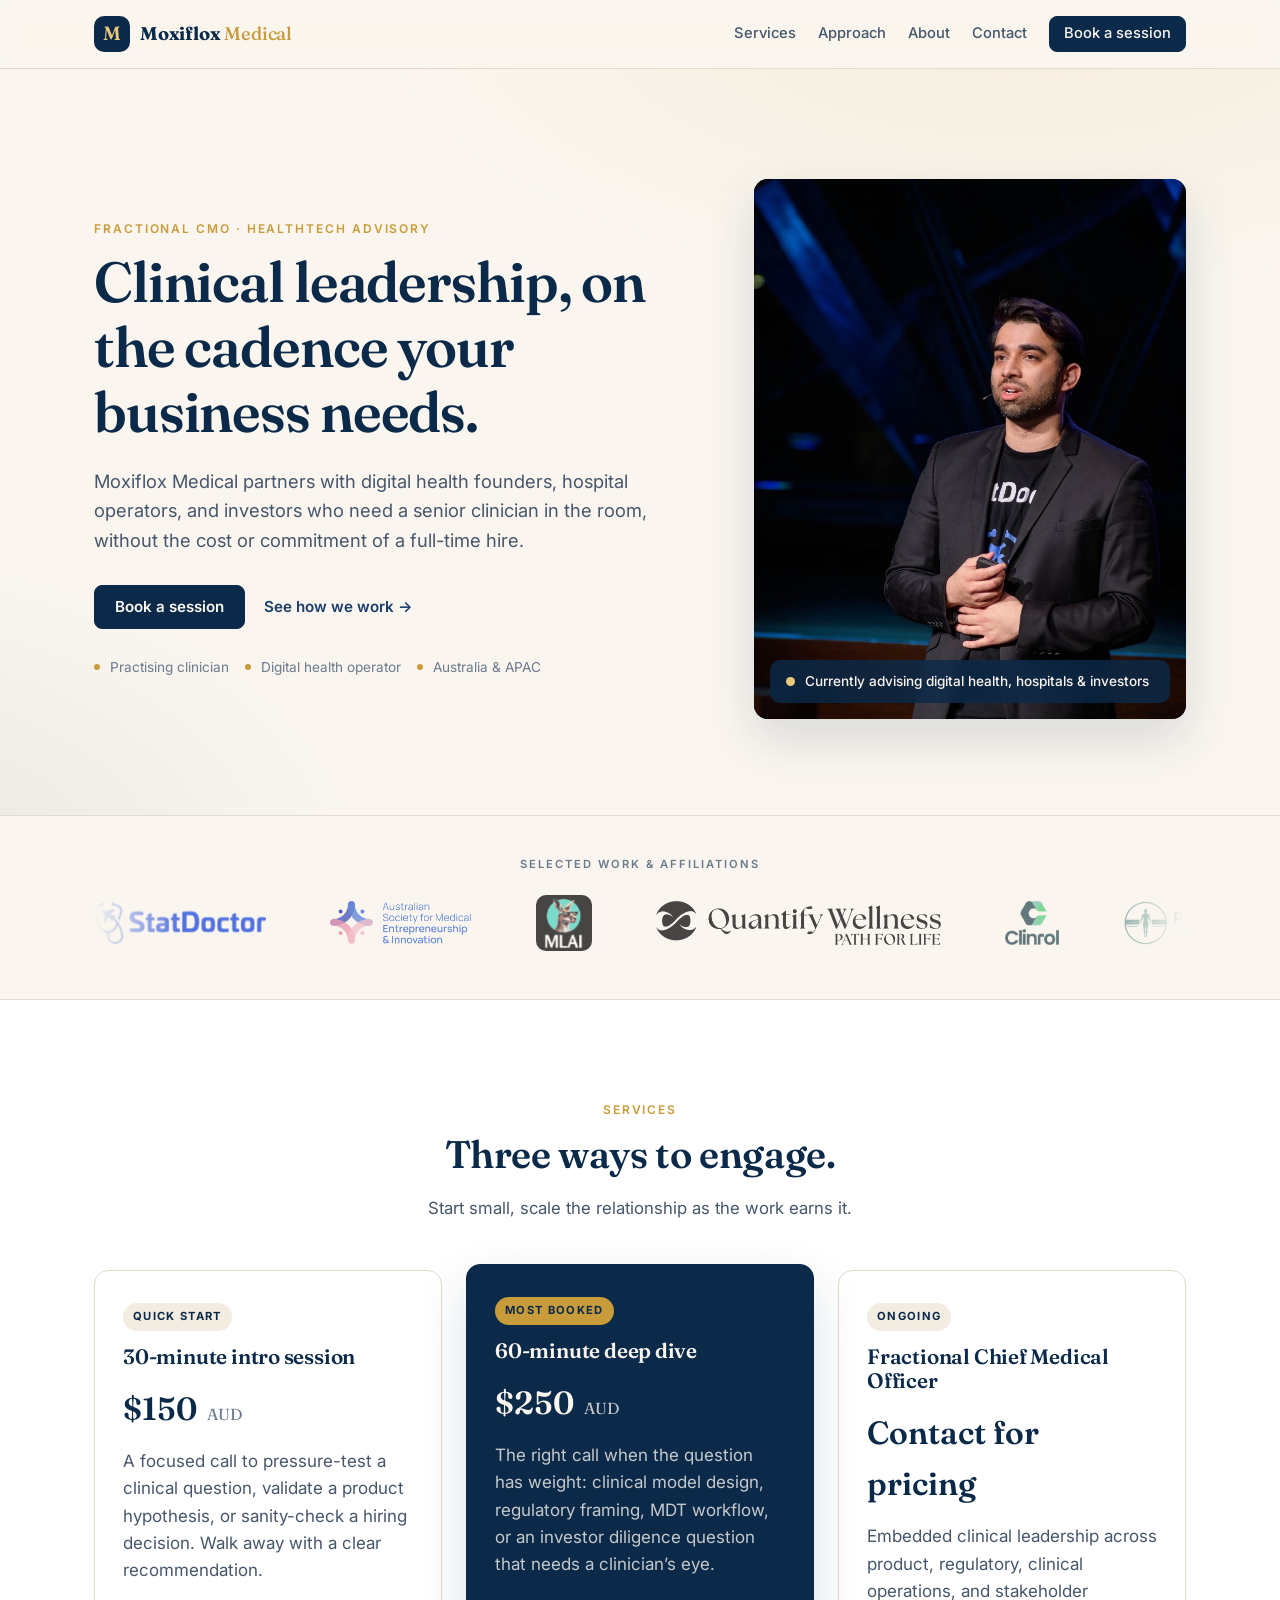
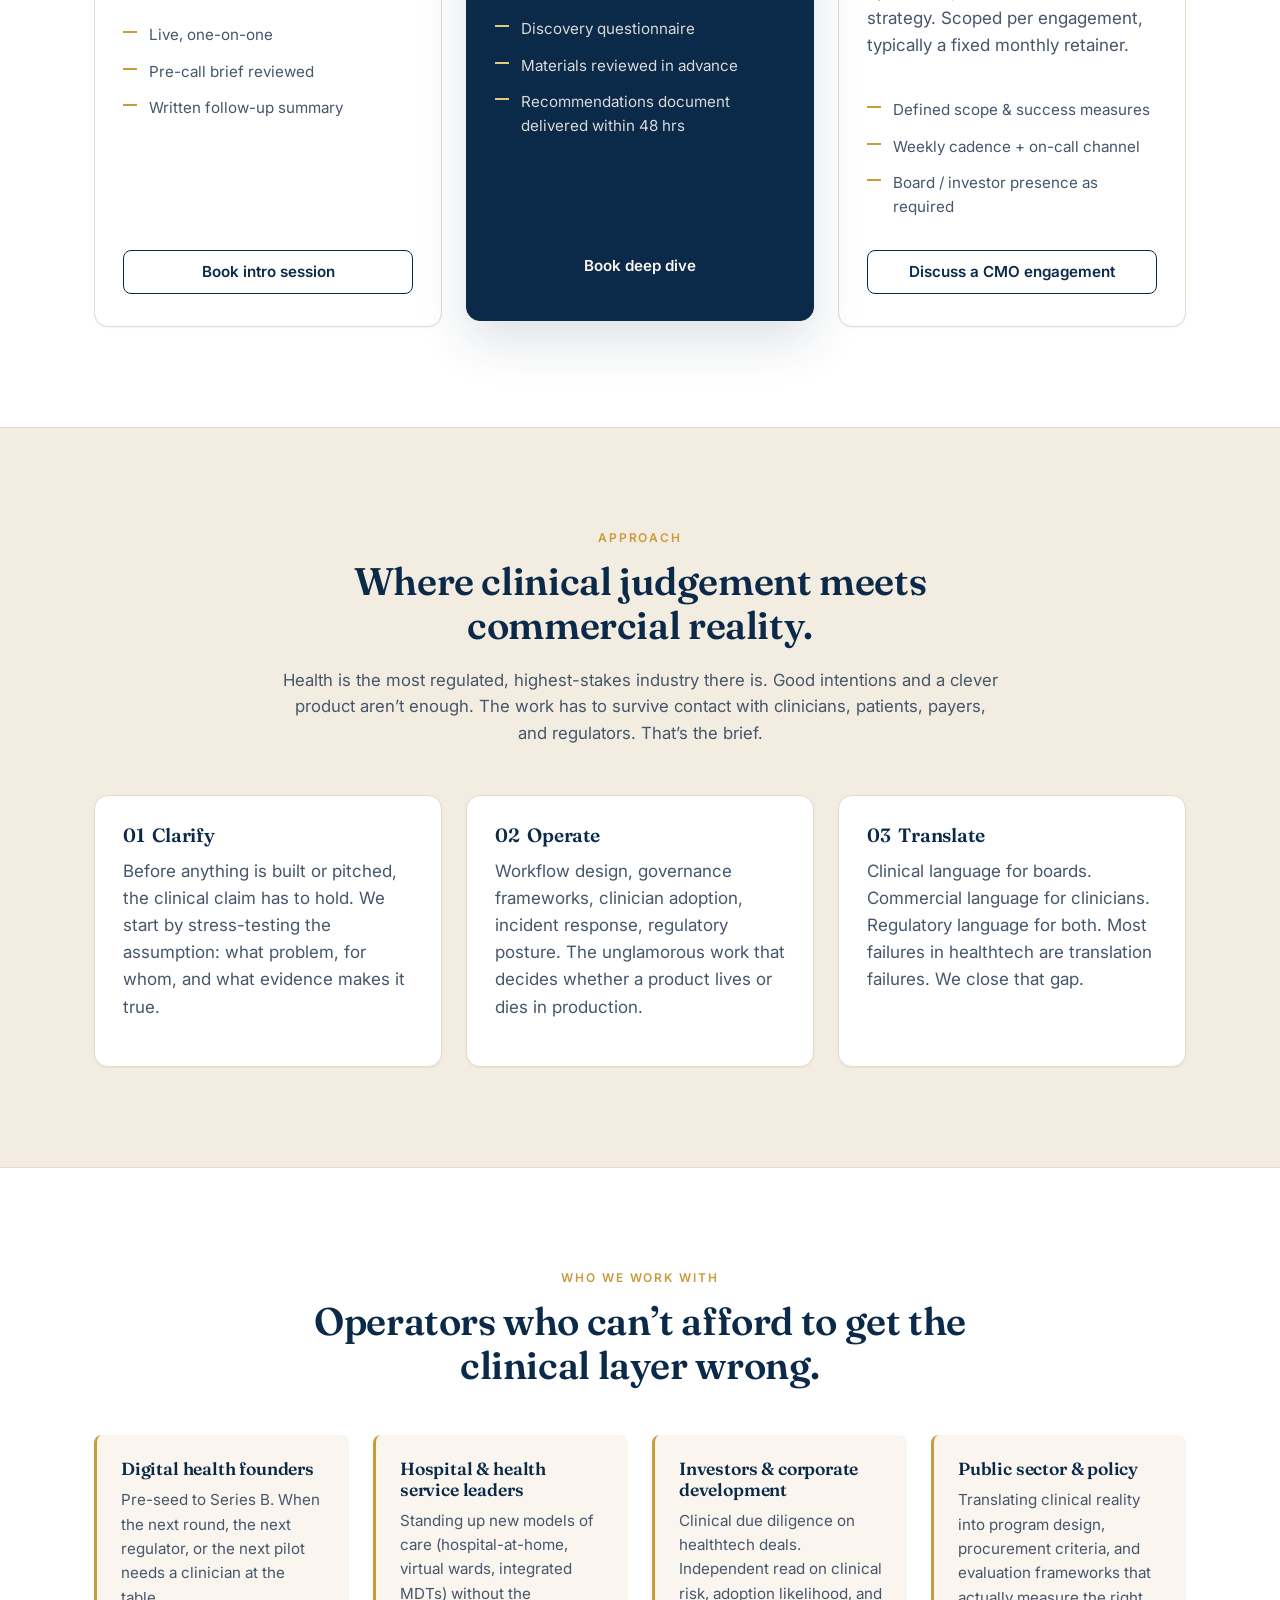
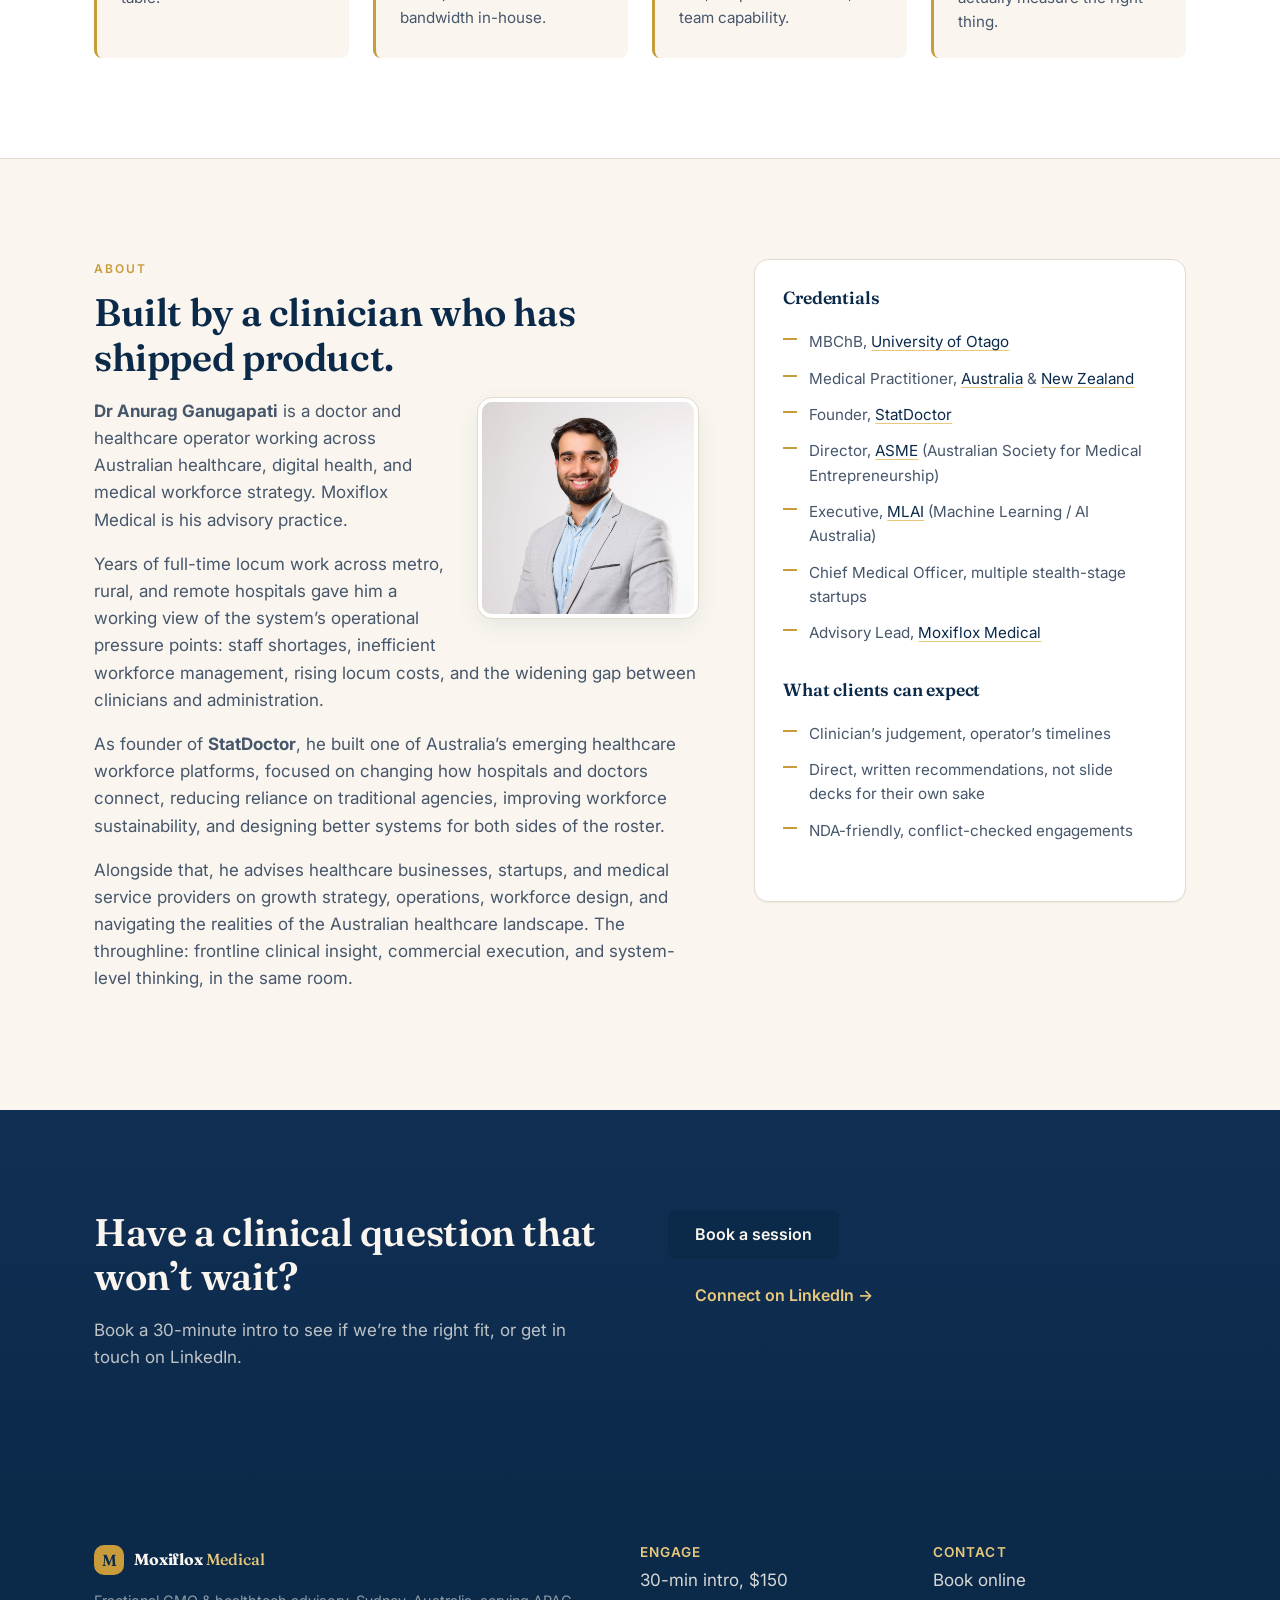
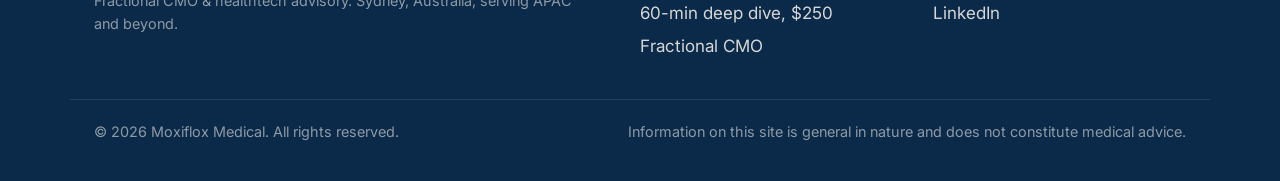
==== index.html @ bb09172a "Remove white background from Handovex logo Replace the JPEG (no alpha channel, white square baked in" ====
<!doctype html>
<html lang="en">
<head>
  <meta charset="utf-8" />
  <meta name="viewport" content="width=device-width, initial-scale=1" />
  <title>Moxiflox Medical | Fractional CMO &amp; Healthtech Advisory</title>
  <meta name="description" content="Fractional Chief Medical Officer and healthtech advisory for digital health companies, hospitals, and clinical operators. Practical clinical leadership without the full-time hire." />
  <link rel="canonical" href="https://moxifloxmedical.com/" />
  <meta property="og:title" content="Moxiflox Medical | Fractional CMO &amp; Healthtech Advisory" />
  <meta property="og:description" content="Practical clinical leadership for digital health and hospital operators." />
  <meta property="og:type" content="website" />
  <meta property="og:url" content="https://moxifloxmedical.com/" />
  <meta property="og:image" content="https://moxifloxmedical.com/img/anurag-headshot.jpg" />
  <meta name="twitter:card" content="summary_large_image" />
  <meta name="twitter:title" content="Moxiflox Medical | Fractional CMO &amp; Healthtech Advisory" />
  <meta name="twitter:description" content="Practical clinical leadership for digital health and hospital operators." />
  <meta name="twitter:image" content="https://moxifloxmedical.com/img/anurag-headshot.jpg" />
  <link rel="preconnect" href="https://fonts.googleapis.com" />
  <link rel="preconnect" href="https://fonts.gstatic.com" crossorigin />
  <link href="https://fonts.googleapis.com/css2?family=Fraunces:opsz,wght@9..144,400;9..144,500;9..144,600;9..144,700&family=Inter:wght@400;500;600;700&display=swap" rel="stylesheet" />
  <link rel="stylesheet" href="css/styles.css?v=9" />
  <link rel="icon" type="image/svg+xml" href="/favicon.svg" />
</head>
<body>
  <header class="site-header">
    <div class="container nav">
      <a class="brand" href="./">
        <span class="brand-mark">M</span>
        <span class="brand-name">Moxiflox <span>Medical</span></span>
      </a>
      <nav class="nav-links" aria-label="Primary">
        <a href="#services">Services</a>
        <a href="#approach">Approach</a>
        <a href="#about">About</a>
        <a href="#contact">Contact</a>
        <a href="book.html" class="btn btn-primary btn-sm">Book a session</a>
      </nav>
    </div>
  </header>

  <main>
    <section class="hero">
      <div class="container hero-grid">
        <div class="hero-copy">
          <p class="eyebrow">Fractional CMO &middot; Healthtech Advisory</p>
          <h1>Clinical leadership, on the cadence your business needs.</h1>
          <p class="lede">
            Moxiflox Medical partners with digital health founders, hospital operators, and investors who need a senior clinician in the room, without the cost or commitment of a full-time hire.
          </p>
          <div class="cta-row">
            <a href="book.html" class="btn btn-primary">Book a session</a>
            <a href="#services" class="btn btn-ghost">See how we work &rarr;</a>
          </div>
          <ul class="hero-trust">
            <li>Practising clinician</li>
            <li>Digital health operator</li>
            <li>Australia &amp; APAC</li>
          </ul>
        </div>
        <div class="hero-photo">
          <img src="img/anurag-speaking.jpg" alt="Dr Anurag Ganugapati speaking at a healthcare conference" />
          <div class="hero-photo-tag">
            <span class="pulse"></span>
            <span>Currently advising digital health, hospitals &amp; investors</span>
          </div>
        </div>
      </div>
    </section>

    <section class="section section-logos" aria-label="Selected companies worked with">
      <div class="container">
        <p class="logos-eyebrow">Selected work &amp; affiliations</p>
        <div class="logo-marquee" aria-hidden="false">
          <div class="logo-marquee-track">
            <!-- Each logo is duplicated below for a seamless infinite loop -->
            <a class="logo-item" href="https://statdoctor.app" target="_blank" rel="noopener" aria-label="StatDoctor">
              <img src="img/logos/statdoctor.svg" alt="StatDoctor" loading="lazy" />
            </a>
            <a class="logo-item" href="https://asme.org.au" target="_blank" rel="noopener" aria-label="ASME">
              <img src="img/logos/asme.png" alt="ASME" loading="lazy" />
            </a>
            <a class="logo-item logo-square" href="https://mlai.au" target="_blank" rel="noopener" aria-label="MLAI">
              <img src="img/logos/mlai.png" alt="MLAI" loading="lazy" />
            </a>
            <a class="logo-item logo-invert" href="https://www.quantifywellness.com" target="_blank" rel="noopener" aria-label="Quantify Wellness">
              <img src="img/logos/quantify-wellness.png" alt="Quantify Wellness" loading="lazy" />
            </a>
            <a class="logo-item" href="https://www.clinrol.com" target="_blank" rel="noopener" aria-label="Clinrol">
              <img src="img/logos/clinrol.png" alt="Clinrol" loading="lazy" onerror="this.outerHTML='<span class=&quot;logo-fallback-text&quot;>Clinrol</span>';" />
            </a>
            <a class="logo-item" href="https://www.precisionbodylab.com.au" target="_blank" rel="noopener" aria-label="Precision Body Lab">
              <img src="img/logos/precisionbodylab.png" alt="Precision Body Lab" loading="lazy" />
            </a>
            <a class="logo-item logo-square" href="https://handovex.com" target="_blank" rel="noopener" aria-label="Handovex">
              <img src="img/logos/handovex.png" alt="Handovex" loading="lazy" />
            </a>

            <!-- Duplicate set, hidden from screen readers, drives the loop -->
            <a class="logo-item" href="https://statdoctor.app" target="_blank" rel="noopener" aria-hidden="true" tabindex="-1">
              <img src="img/logos/statdoctor.svg" alt="" loading="lazy" />
            </a>
            <a class="logo-item" href="https://asme.org.au" target="_blank" rel="noopener" aria-hidden="true" tabindex="-1">
              <img src="img/logos/asme.png" alt="" loading="lazy" />
            </a>
            <a class="logo-item logo-square" href="https://mlai.au" target="_blank" rel="noopener" aria-hidden="true" tabindex="-1">
              <img src="img/logos/mlai.png" alt="" loading="lazy" />
            </a>
            <a class="logo-item logo-invert" href="https://www.quantifywellness.com" target="_blank" rel="noopener" aria-hidden="true" tabindex="-1">
              <img src="img/logos/quantify-wellness.png" alt="" loading="lazy" />
            </a>
            <a class="logo-item" href="https://www.clinrol.com" target="_blank" rel="noopener" aria-hidden="true" tabindex="-1">
              <img src="img/logos/clinrol.png" alt="" loading="lazy" onerror="this.outerHTML='<span class=&quot;logo-fallback-text&quot;>Clinrol</span>';" />
            </a>
            <a class="logo-item" href="https://www.precisionbodylab.com.au" target="_blank" rel="noopener" aria-hidden="true" tabindex="-1">
              <img src="img/logos/precisionbodylab.png" alt="" loading="lazy" />
            </a>
            <a class="logo-item logo-square" href="https://handovex.com" target="_blank" rel="noopener" aria-hidden="true" tabindex="-1">
              <img src="img/logos/handovex.png" alt="" loading="lazy" />
            </a>
          </div>
        </div>
      </div>
    </section>

    <section id="services" class="section section-services">
      <div class="container">
        <div class="section-head">
          <p class="eyebrow">Services</p>
          <h2>Three ways to engage.</h2>
          <p class="section-sub">Start small, scale the relationship as the work earns it.</p>
        </div>

        <div class="cards">
          <article class="card">
            <div class="card-tag">Quick start</div>
            <h3>30-minute intro session</h3>
            <p class="price"><span>$150</span> AUD</p>
            <p>A focused call to pressure-test a clinical question, validate a product hypothesis, or sanity-check a hiring decision. Walk away with a clear recommendation.</p>
            <ul class="ticks">
              <li>Live, one-on-one</li>
              <li>Pre-call brief reviewed</li>
              <li>Written follow-up summary</li>
            </ul>
            <a href="book.html#intro" class="btn btn-outline btn-block">Book intro session</a>
          </article>

          <article class="card card-featured">
            <div class="card-tag">Most booked</div>
            <h3>60-minute deep dive</h3>
            <p class="price"><span>$250</span> AUD</p>
            <p>The right call when the question has weight: clinical model design, regulatory framing, MDT workflow, or an investor diligence question that needs a clinician&rsquo;s eye.</p>
            <ul class="ticks">
              <li>Discovery questionnaire</li>
              <li>Materials reviewed in advance</li>
              <li>Recommendations document delivered within 48&nbsp;hrs</li>
            </ul>
            <a href="book.html#deepdive" class="btn btn-primary btn-block">Book deep dive</a>
          </article>

          <article class="card">
            <div class="card-tag">Ongoing</div>
            <h3>Fractional Chief Medical Officer</h3>
            <p class="price"><span>Contact for pricing</span></p>
            <p>Embedded clinical leadership across product, regulatory, clinical operations, and stakeholder strategy. Scoped per engagement, typically a fixed monthly retainer.</p>
            <ul class="ticks">
              <li>Defined scope &amp; success measures</li>
              <li>Weekly cadence + on-call channel</li>
              <li>Board / investor presence as required</li>
            </ul>
            <a href="book.html#fcmo" class="btn btn-outline btn-block">Discuss a CMO engagement</a>
          </article>
        </div>
      </div>
    </section>

    <section id="approach" class="section section-approach">
      <div class="container">
        <div class="section-head">
          <p class="eyebrow">Approach</p>
          <h2>Where clinical judgement meets commercial reality.</h2>
          <p class="section-sub">Health is the most regulated, highest-stakes industry there is. Good intentions and a clever product aren&rsquo;t enough. The work has to survive contact with clinicians, patients, payers, and regulators. That&rsquo;s the brief.</p>
        </div>

        <div class="grid-3">
          <div class="pillar">
            <h3>01 &nbsp;Clarify</h3>
            <p>Before anything is built or pitched, the clinical claim has to hold. We start by stress-testing the assumption: what problem, for whom, and what evidence makes it true.</p>
          </div>
          <div class="pillar">
            <h3>02 &nbsp;Operate</h3>
            <p>Workflow design, governance frameworks, clinician adoption, incident response, regulatory posture. The unglamorous work that decides whether a product lives or dies in production.</p>
          </div>
          <div class="pillar">
            <h3>03 &nbsp;Translate</h3>
            <p>Clinical language for boards. Commercial language for clinicians. Regulatory language for both. Most failures in healthtech are translation failures. We close that gap.</p>
          </div>
        </div>
      </div>
    </section>

    <section class="section section-who">
      <div class="container">
        <div class="section-head">
          <p class="eyebrow">Who we work with</p>
          <h2>Operators who can&rsquo;t afford to get the clinical layer wrong.</h2>
        </div>
        <div class="grid-4">
          <div class="who-card">
            <h4>Digital health founders</h4>
            <p>Pre-seed to Series B. When the next round, the next regulator, or the next pilot needs a clinician at the table.</p>
          </div>
          <div class="who-card">
            <h4>Hospital &amp; health service leaders</h4>
            <p>Standing up new models of care (hospital-at-home, virtual wards, integrated MDTs) without the bandwidth in-house.</p>
          </div>
          <div class="who-card">
            <h4>Investors &amp; corporate development</h4>
            <p>Clinical due diligence on healthtech deals. Independent read on clinical risk, adoption likelihood, and team capability.</p>
          </div>
          <div class="who-card">
            <h4>Public sector &amp; policy</h4>
            <p>Translating clinical reality into program design, procurement criteria, and evaluation frameworks that actually measure the right thing.</p>
          </div>
        </div>
      </div>
    </section>

    <section id="about" class="section section-about">
      <div class="container about-grid">
        <div>
          <p class="eyebrow">About</p>
          <h2>Built by a clinician who has shipped product.</h2>
          <figure class="about-portrait">
            <img src="img/anurag-headshot.jpg" alt="Dr Anurag Ganugapati" loading="lazy" onerror="this.parentElement.remove();" />
          </figure>
          <p><strong>Dr Anurag Ganugapati</strong> is a doctor and healthcare operator working across Australian healthcare, digital health, and medical workforce strategy. Moxiflox Medical is his advisory practice.</p>
          <p>Years of full-time locum work across metro, rural, and remote hospitals gave him a working view of the system&rsquo;s operational pressure points: staff shortages, inefficient workforce management, rising locum costs, and the widening gap between clinicians and administration.</p>
          <p>As founder of <strong>StatDoctor</strong>, he built one of Australia&rsquo;s emerging healthcare workforce platforms, focused on changing how hospitals and doctors connect, reducing reliance on traditional agencies, improving workforce sustainability, and designing better systems for both sides of the roster.</p>
          <p>Alongside that, he advises healthcare businesses, startups, and medical service providers on growth strategy, operations, workforce design, and navigating the realities of the Australian healthcare landscape. The throughline: frontline clinical insight, commercial execution, and system-level thinking, in the same room.</p>
        </div>
        <aside class="about-side">
          <h4>Credentials</h4>
          <ul class="ticks">
            <li>MBChB, <a href="https://www.otago.ac.nz/" target="_blank" rel="noopener">University of Otago</a></li>
            <li>Medical Practitioner, <a href="https://www.ahpra.gov.au/" target="_blank" rel="noopener">Australia</a> &amp; <a href="https://www.mcnz.org.nz/" target="_blank" rel="noopener">New Zealand</a></li>
            <li>Founder, <a href="https://statdoctor.app" target="_blank" rel="noopener">StatDoctor</a></li>
            <li>Director, <a href="https://asme.org.au" target="_blank" rel="noopener">ASME</a> (Australian Society for Medical Entrepreneurship)</li>
            <li>Executive, <a href="https://mlai.au" target="_blank" rel="noopener">MLAI</a> (Machine Learning / AI Australia)</li>
            <li>Chief Medical Officer, multiple stealth-stage startups</li>
            <li>Advisory Lead, <a href="https://moxifloxmedical.com" target="_blank" rel="noopener">Moxiflox Medical</a></li>
          </ul>
          <h4 style="margin-top: 28px;">What clients can expect</h4>
          <ul class="ticks">
            <li>Clinician&rsquo;s judgement, operator&rsquo;s timelines</li>
            <li>Direct, written recommendations, not slide decks for their own sake</li>
            <li>NDA-friendly, conflict-checked engagements</li>
          </ul>
        </aside>
      </div>
    </section>

    <section id="contact" class="section section-cta">
      <div class="container cta-box">
        <div>
          <h2>Have a clinical question that won&rsquo;t wait?</h2>
          <p>Book a 30-minute intro to see if we&rsquo;re the right fit, or get in touch on LinkedIn.</p>
        </div>
        <div class="cta-actions">
          <a href="book.html" class="btn btn-primary btn-lg">Book a session</a>
          <a href="https://www.linkedin.com/in/dr-anu-g-%F0%9F%A9%BA-3b330a248/" target="_blank" rel="noopener" class="btn btn-ghost btn-lg">Connect on LinkedIn &rarr;</a>
        </div>
      </div>
    </section>
  </main>

  <footer class="site-footer">
    <div class="container footer-grid">
      <div>
        <p class="brand small">
          <span class="brand-mark">M</span>
          <span class="brand-name">Moxiflox <span>Medical</span></span>
        </p>
        <p class="muted small">Fractional CMO &amp; healthtech advisory. Sydney, Australia, serving APAC and beyond.</p>
      </div>
      <div>
        <h5>Engage</h5>
        <ul>
          <li><a href="book.html#intro">30-min intro, $150</a></li>
          <li><a href="book.html#deepdive">60-min deep dive, $250</a></li>
          <li><a href="book.html#fcmo">Fractional CMO</a></li>
        </ul>
      </div>
      <div>
        <h5>Contact</h5>
        <ul>
          <li><a href="book.html">Book online</a></li>
          <li><a href="https://www.linkedin.com/in/dr-anu-g-%F0%9F%A9%BA-3b330a248/" target="_blank" rel="noopener">LinkedIn</a></li>
        </ul>
      </div>
    </div>
    <div class="container footer-bottom">
      <p class="muted small">&copy; <span id="year"></span> Moxiflox Medical. All rights reserved.</p>
      <p class="muted small">Information on this site is general in nature and does not constitute medical advice.</p>
    </div>
  </footer>

  <script src="js/main.js?v=2"></script>
</body>
</html>
---- css/styles.css ----
/* ==========================================================================
   Moxiflox Medical site styles
   Palette: deep clinical navy, warm parchment, muted gold accent
   Type: Fraunces (serif, headings) + Inter (sans, body)
   ========================================================================== */

:root {
  --navy-900: #0b2a4a;
  --navy-800: #112f54;
  --navy-700: #1a3d6b;
  --navy-100: #e6edf5;
  --parchment: #faf6ef;
  --parchment-2: #f3ece0;
  --ink: #14202e;
  --ink-soft: #46566b;
  --ink-mute: #6b7a8e;
  --gold: #c89b3b;
  --gold-soft: #e8c87b;
  --line: #e3dccd;
  --white: #ffffff;
  --radius: 14px;
  --radius-sm: 8px;
  --shadow-sm: 0 1px 2px rgba(11, 42, 74, 0.06);
  --shadow-md: 0 8px 24px rgba(11, 42, 74, 0.08);
  --shadow-lg: 0 20px 50px rgba(11, 42, 74, 0.14);
  --max: 1140px;
  --gap: 24px;
}

*, *::before, *::after { box-sizing: border-box; }

html { scroll-behavior: smooth; }

body {
  margin: 0;
  font-family: "Inter", system-ui, -apple-system, "Segoe UI", Roboto, sans-serif;
  font-size: 17px;
  line-height: 1.6;
  color: var(--ink);
  background: var(--parchment);
  -webkit-font-smoothing: antialiased;
  text-rendering: optimizeLegibility;
}

img { max-width: 100%; display: block; }

a { color: var(--navy-700); text-decoration: none; transition: color .15s ease; }
a:hover { color: var(--gold); }

.container {
  max-width: var(--max);
  margin: 0 auto;
  padding: 0 24px;
}

/* ---------- Typography ---------- */

h1, h2, h3, h4, h5 {
  font-family: "Fraunces", Georgia, serif;
  font-weight: 600;
  letter-spacing: -0.01em;
  line-height: 1.15;
  color: var(--navy-900);
  margin: 0 0 0.5em;
}

h1 { font-size: clamp(2.2rem, 4.4vw, 3.6rem); letter-spacing: -0.02em; }
h2 { font-size: clamp(1.7rem, 3vw, 2.4rem); }
h3 { font-size: 1.3rem; }
h4 { font-size: 1.1rem; }
h5 { font-size: 0.85rem; text-transform: uppercase; letter-spacing: 0.08em; color: var(--ink-soft); font-family: "Inter", sans-serif; font-weight: 600; }

p { margin: 0 0 1em; color: var(--ink-soft); }
p.small, .small { font-size: 0.9rem; }
.muted { color: var(--ink-mute); }

.eyebrow {
  font-family: "Inter", sans-serif;
  text-transform: uppercase;
  letter-spacing: 0.16em;
  font-size: 0.75rem;
  font-weight: 600;
  color: var(--gold);
  margin: 0 0 1em;
}

.lede {
  font-size: 1.15rem;
  color: var(--ink-soft);
  max-width: 60ch;
}

/* ---------- Buttons ---------- */

.btn {
  display: inline-flex;
  align-items: center;
  justify-content: center;
  gap: 6px;
  padding: 12px 20px;
  border-radius: var(--radius-sm);
  font-weight: 600;
  font-size: 0.95rem;
  border: 1px solid transparent;
  cursor: pointer;
  transition: transform .12s ease, background .15s ease, color .15s ease, border-color .15s ease, box-shadow .15s ease;
  text-align: center;
  line-height: 1.2;
}
.btn:hover { transform: translateY(-1px); }

.btn-primary {
  background: var(--navy-900);
  color: var(--parchment);
  border-color: var(--navy-900);
}
.btn-primary:hover { background: var(--navy-800); color: var(--gold-soft); }

.btn-outline {
  background: transparent;
  color: var(--navy-900);
  border-color: var(--navy-900);
}
.btn-outline:hover { background: var(--navy-900); color: var(--parchment); }

.btn-ghost {
  background: transparent;
  color: var(--navy-700);
  border-color: transparent;
  padding-left: 4px; padding-right: 4px;
}
.btn-ghost:hover { color: var(--gold); }

.btn-sm { padding: 8px 14px; font-size: 0.85rem; }
.btn-lg { padding: 14px 26px; font-size: 1rem; }
.btn-block { width: 100%; }

/* ---------- Header ---------- */

.site-header {
  position: sticky;
  top: 0;
  z-index: 50;
  background: rgba(250, 246, 239, 0.85);
  backdrop-filter: saturate(140%) blur(8px);
  -webkit-backdrop-filter: saturate(140%) blur(8px);
  border-bottom: 1px solid var(--line);
}

.nav {
  display: flex;
  align-items: center;
  justify-content: space-between;
  padding: 16px 24px;
  gap: 24px;
}

.brand {
  display: inline-flex;
  align-items: center;
  gap: 10px;
  color: var(--navy-900);
  font-weight: 700;
}
.brand:hover { color: var(--navy-900); }

.brand-mark {
  display: inline-grid;
  place-items: center;
  width: 36px;
  height: 36px;
  border-radius: 10px;
  background: var(--navy-900);
  color: var(--gold-soft);
  font-family: "Fraunces", Georgia, serif;
  font-weight: 600;
  font-size: 1.2rem;
  line-height: 1;
}
.brand-name {
  font-family: "Fraunces", Georgia, serif;
  font-size: 1.15rem;
  letter-spacing: -0.01em;
  white-space: nowrap;
}
.brand-name span { color: var(--gold); font-weight: 500; }

.brand.small .brand-mark { width: 30px; height: 30px; font-size: 1rem; }
.brand.small .brand-name { font-size: 1rem; }

.nav-links {
  display: flex;
  align-items: center;
  gap: 22px;
}
.nav-links a {
  font-size: 0.92rem;
  font-weight: 500;
  color: var(--ink-soft);
}
.nav-links a:hover { color: var(--navy-900); }
.nav-links .btn { color: var(--parchment); }
.nav-links .btn:hover { color: var(--gold-soft); }

/* ---------- Hero ---------- */

.hero {
  padding: clamp(48px, 9vw, 110px) 0 clamp(48px, 8vw, 96px);
  background:
    radial-gradient(1100px 500px at 80% -10%, rgba(200, 155, 59, 0.10), transparent 60%),
    radial-gradient(900px 600px at -10% 110%, rgba(11, 42, 74, 0.08), transparent 55%),
    var(--parchment);
}

.hero-grid {
  display: grid;
  grid-template-columns: 1.4fr 1fr;
  gap: 56px;
  align-items: center;
}

.hero-copy h1 { margin-bottom: 0.4em; }
.hero-copy .lede { margin-bottom: 1.6em; }

.cta-row {
  display: flex;
  gap: 14px;
  flex-wrap: wrap;
  margin-bottom: 28px;
}

.hero-trust {
  list-style: none;
  margin: 0;
  padding: 0;
  display: flex;
  flex-wrap: wrap;
  gap: 8px 16px;
  font-size: 0.85rem;
  color: var(--ink-mute);
}
.hero-trust li {
  position: relative;
  padding-left: 16px;
}
.hero-trust li::before {
  content: "";
  position: absolute;
  left: 0; top: 0.55em;
  width: 6px; height: 6px;
  border-radius: 50%;
  background: var(--gold);
}

.hero-photo {
  position: relative;
  border-radius: var(--radius);
  overflow: hidden;
  box-shadow: var(--shadow-lg);
  background: var(--navy-900);
  aspect-ratio: 4 / 5;
}
.hero-photo img {
  width: 100%;
  height: 100%;
  object-fit: cover;
  object-position: center top;
  display: block;
}
.hero-photo-tag {
  position: absolute;
  left: 16px;
  bottom: 16px;
  right: 16px;
  display: flex;
  align-items: center;
  gap: 10px;
  padding: 12px 16px;
  background: rgba(11, 42, 74, 0.82);
  backdrop-filter: blur(8px);
  -webkit-backdrop-filter: blur(8px);
  color: var(--parchment);
  border-radius: 10px;
  font-size: 0.85rem;
  font-weight: 500;
  line-height: 1.35;
}
.hero-photo-tag .pulse {
  flex: 0 0 auto;
  position: static;
  width: 9px;
  height: 9px;
  border-radius: 50%;
  background: var(--gold-soft);
  box-shadow: 0 0 0 0 rgba(232, 200, 123, 0.55);
  animation: pulse 2.4s ease-out infinite;
}
@keyframes pulse {
  0%   { box-shadow: 0 0 0 0 rgba(232, 200, 123, 0.55); }
  70%  { box-shadow: 0 0 0 14px rgba(232, 200, 123, 0); }
  100% { box-shadow: 0 0 0 0 rgba(232, 200, 123, 0); }
}

/* ---------- Sections ---------- */

.section {
  padding: clamp(56px, 8vw, 100px) 0;
}
.section-services { background: var(--white); border-top: 1px solid var(--line); border-bottom: 1px solid var(--line); }

/* ---------- Logo carousel (infinite marquee, left-to-right) ---------- */

.section-logos {
  background: var(--parchment);
  padding: 40px 0 48px;
  border-top: 1px solid var(--line);
  overflow: hidden;
}
.logos-eyebrow {
  text-align: center;
  text-transform: uppercase;
  letter-spacing: 0.18em;
  font-size: 0.7rem;
  font-weight: 600;
  color: var(--ink-mute);
  margin: 0 0 22px;
}
.logo-marquee {
  position: relative;
  width: 100%;
  overflow: hidden;
  /* Soft fade on edges so logos enter/exit gracefully */
  -webkit-mask-image: linear-gradient(90deg, transparent 0, #000 8%, #000 92%, transparent 100%);
  mask-image: linear-gradient(90deg, transparent 0, #000 8%, #000 92%, transparent 100%);
}
.logo-marquee-track {
  display: flex;
  align-items: center;
  gap: 64px;
  width: max-content;
  /* Start with the duplicated half off-screen on the left, animate to 0
     so the logos appear to move left-to-right (entering from the left). */
  animation: marquee-ltr 38s linear infinite;
  will-change: transform;
}
.logo-marquee:hover .logo-marquee-track {
  animation-play-state: paused;
}
@keyframes marquee-ltr {
  from { transform: translateX(-50%); }
  to   { transform: translateX(0); }
}
@media (prefers-reduced-motion: reduce) {
  .logo-marquee-track { animation: none; transform: none; flex-wrap: wrap; justify-content: center; }
}
.logo-item {
  flex: 0 0 auto;
  display: inline-flex;
  align-items: center;
  justify-content: center;
  height: 44px;
  opacity: 0.72;
  filter: grayscale(0.2);
  transition: opacity .2s ease, filter .2s ease, transform .2s ease;
}
.logo-item:hover {
  opacity: 1;
  filter: none;
  transform: translateY(-1px);
}
.logo-item img {
  max-height: 100%;
  width: auto;
  display: block;
  object-fit: contain;
}
/* Use for white-on-transparent logos that would be invisible on parchment.
   brightness(0) flattens the logo to pure black; the navy variable keeps
   it on-brand via a subsequent invert/sepia/hue rotate trick is overkill,
   so we just use a soft black silhouette that matches the muted opacity
   of the other logos. */
.logo-item.logo-invert img {
  filter: brightness(0) saturate(100%);
}
/* Square logos with their own background plate (e.g. badge-style brand marks).
   Sized up to match the visual weight of the wordmark logos around them and
   given a soft rounded corner so the dark plate looks intentional. */
.logo-item.logo-square {
  height: 56px;
  border-radius: 10px;
  overflow: hidden;
}
.logo-item.logo-square img {
  height: 100%;
  width: 56px;
  object-fit: cover;
}
@media (max-width: 720px) {
  .logo-item.logo-square { height: 44px; }
  .logo-item.logo-square img { width: 44px; }
}
.logo-item-text span {
  font-family: "Fraunces", Georgia, serif;
  font-size: 1.6rem;
  font-weight: 600;
  color: var(--navy-900);
  letter-spacing: -0.01em;
  line-height: 1;
}
@media (max-width: 720px) {
  .logo-marquee-track { gap: 48px; animation-duration: 28s; }
  .logo-item { height: 36px; }
  .logo-item-text span { font-size: 1.3rem; }
}
.section-approach { background: var(--parchment-2); }
.section-who     { background: var(--white); border-top: 1px solid var(--line); border-bottom: 1px solid var(--line); }
.section-about   { background: var(--parchment); }
.section-cta     { background: linear-gradient(180deg, var(--navy-800), var(--navy-900)); color: var(--parchment); }
.section-cta h2  { color: var(--parchment); }
.section-cta p   { color: rgba(250, 246, 239, 0.75); }

.section-head { max-width: 720px; margin: 0 auto 48px; text-align: center; }
.section-head .eyebrow { display: block; }
.section-sub { color: var(--ink-soft); font-size: 1.05rem; }

/* ---------- Cards (services) ---------- */

.cards {
  display: grid;
  grid-template-columns: repeat(3, 1fr);
  gap: var(--gap);
}

.card {
  background: var(--white);
  border: 1px solid var(--line);
  border-radius: var(--radius);
  padding: 32px 28px;
  display: flex;
  flex-direction: column;
  box-shadow: var(--shadow-sm);
  transition: transform .15s ease, box-shadow .15s ease, border-color .15s ease;
}
.card:hover { transform: translateY(-2px); box-shadow: var(--shadow-md); border-color: var(--gold-soft); }

.card-featured {
  background: var(--navy-900);
  color: var(--parchment);
  border-color: var(--navy-900);
  box-shadow: var(--shadow-lg);
  transform: translateY(-6px);
}
.card-featured:hover { transform: translateY(-8px); }
.card-featured h3, .card-featured .price span { color: var(--parchment); }
.card-featured p { color: rgba(250, 246, 239, 0.78); }
.card-featured .ticks li { color: rgba(250, 246, 239, 0.86); }
.card-featured .ticks li::before { background: var(--gold-soft); }
.card-featured .card-tag { background: var(--gold); color: var(--navy-900); }

.card-tag {
  align-self: flex-start;
  font-size: 0.7rem;
  font-weight: 700;
  text-transform: uppercase;
  letter-spacing: 0.12em;
  background: var(--parchment-2);
  color: var(--navy-900);
  padding: 5px 10px;
  border-radius: 999px;
  margin-bottom: 14px;
}

.price {
  font-family: "Fraunces", Georgia, serif;
  font-size: 1rem;
  color: var(--ink-mute);
  margin: 4px 0 14px;
}
.price span {
  font-size: 2rem;
  font-weight: 600;
  color: var(--navy-900);
  margin-right: 6px;
}

.ticks {
  list-style: none;
  margin: 16px 0 24px;
  padding: 0;
  flex: 1;
}
.ticks li {
  position: relative;
  padding: 6px 0 6px 26px;
  font-size: 0.95rem;
  color: var(--ink-soft);
}
.ticks li::before {
  content: "";
  position: absolute;
  left: 0; top: 14px;
  width: 14px; height: 2px;
  background: var(--gold);
}
.ticks li a {
  color: var(--navy-900);
  text-decoration: underline;
  text-decoration-color: var(--gold-soft);
  text-decoration-thickness: 1px;
  text-underline-offset: 3px;
  transition: color .15s ease, text-decoration-color .15s ease;
}
.ticks li a:hover {
  color: var(--gold);
  text-decoration-color: var(--gold);
}

/* ---------- Approach pillars ---------- */

.grid-3 {
  display: grid;
  grid-template-columns: repeat(3, 1fr);
  gap: var(--gap);
}
.pillar {
  background: var(--white);
  border: 1px solid var(--line);
  border-radius: var(--radius);
  padding: 28px;
  box-shadow: var(--shadow-sm);
}
.pillar h3 {
  font-family: "Fraunces", Georgia, serif;
  font-size: 1.2rem;
  margin-bottom: 0.6em;
  color: var(--navy-900);
}
.pillar h3 { letter-spacing: -0.01em; }

/* ---------- Who-we-work-with ---------- */

.grid-4 {
  display: grid;
  grid-template-columns: repeat(4, 1fr);
  gap: var(--gap);
}
.who-card {
  padding: 24px;
  border-left: 3px solid var(--gold);
  background: var(--parchment);
  border-radius: var(--radius-sm);
}
.who-card h4 {
  font-family: "Fraunces", Georgia, serif;
  margin-bottom: 0.5em;
  color: var(--navy-900);
}
.who-card p { font-size: 0.95rem; margin-bottom: 0; }

/* ---------- About ---------- */

.about-grid {
  display: grid;
  grid-template-columns: 1.4fr 1fr;
  gap: 56px;
  align-items: start;
}
.about-portrait {
  margin: 0 0 28px;
  width: 220px;
  border-radius: var(--radius);
  overflow: hidden;
  box-shadow: var(--shadow-md);
  border: 4px solid var(--white);
  outline: 1px solid var(--line);
  background: var(--parchment-2);
  float: right;
  margin-left: 28px;
  shape-outside: margin-box;
}
.about-portrait img {
  width: 100%;
  height: auto;
  display: block;
  aspect-ratio: 1 / 1;
  object-fit: cover;
  object-position: center 18%;
}
@media (max-width: 720px) {
  .about-portrait { float: none; margin: 0 0 24px; width: 180px; }
}
.about-side {
  background: var(--white);
  border: 1px solid var(--line);
  border-radius: var(--radius);
  padding: 28px;
  box-shadow: var(--shadow-sm);
}
.about-side h4 { margin-top: 0; color: var(--navy-900); font-family: "Fraunces", Georgia, serif; }

/* ---------- CTA section ---------- */

.cta-box {
  display: grid;
  grid-template-columns: 1fr 1fr;
  gap: 56px;
  align-items: start;
}
.cta-actions { display: flex; flex-direction: column; gap: 12px; align-items: flex-start; }
.section-cta .btn-ghost { color: var(--gold-soft); }
.section-cta .btn-ghost:hover { color: var(--parchment); }

/* Contact form (sits inside section-cta, on dark bg) */
.contact-form {
  background: rgba(255, 255, 255, 0.05);
  border: 1px solid rgba(232, 200, 123, 0.18);
  border-radius: var(--radius);
  padding: 28px;
  display: flex;
  flex-direction: column;
  gap: 14px;
}
.contact-form label {
  display: flex;
  flex-direction: column;
  gap: 6px;
  font-size: 0.85rem;
  color: rgba(250, 246, 239, 0.85);
  font-weight: 500;
}
.contact-form label em {
  font-style: normal;
  color: rgba(250, 246, 239, 0.5);
  font-weight: 400;
}
.contact-form input,
.contact-form textarea {
  font: inherit;
  background: rgba(250, 246, 239, 0.06);
  border: 1px solid rgba(232, 200, 123, 0.22);
  border-radius: 8px;
  padding: 10px 12px;
  color: var(--parchment);
  transition: border-color .15s ease, background .15s ease;
}
.contact-form input:focus,
.contact-form textarea:focus {
  outline: none;
  border-color: var(--gold-soft);
  background: rgba(250, 246, 239, 0.1);
}
.contact-form textarea { resize: vertical; min-height: 96px; }
.contact-form button {
  margin-top: 6px;
  background: var(--gold);
  color: var(--navy-900);
  border-color: var(--gold);
}
.contact-form button:hover {
  background: var(--gold-soft);
  color: var(--navy-900);
  border-color: var(--gold-soft);
}
.form-foot { margin: 6px 0 0; color: rgba(250, 246, 239, 0.6); }
.form-foot a { color: var(--gold-soft); }
.form-foot a:hover { color: var(--parchment); }

/* ---------- Footer ---------- */

.site-footer {
  background: var(--navy-900);
  color: rgba(250, 246, 239, 0.7);
  padding: 56px 0 24px;
}
.site-footer .brand-mark { background: var(--gold); color: var(--navy-900); }
.site-footer .brand-name { color: var(--parchment); }
.site-footer .brand-name span { color: var(--gold-soft); }
.site-footer h5 { color: var(--gold-soft); }
.site-footer ul { list-style: none; padding: 0; margin: 0; }
.site-footer li { margin: 6px 0; }
.site-footer a { color: rgba(250, 246, 239, 0.85); }
.site-footer a:hover { color: var(--gold-soft); }
.site-footer .muted { color: rgba(250, 246, 239, 0.55); }

.footer-grid {
  display: grid;
  grid-template-columns: 2fr 1fr 1fr;
  gap: 40px;
  padding-bottom: 32px;
  border-bottom: 1px solid rgba(250, 246, 239, 0.1);
}
.footer-bottom {
  display: flex;
  justify-content: space-between;
  flex-wrap: wrap;
  gap: 12px;
  padding-top: 20px;
}

/* ==========================================================================
   Booking page
   ========================================================================== */

.page-hero {
  padding: clamp(64px, 10vw, 110px) 0 clamp(32px, 5vw, 56px);
  background:
    radial-gradient(900px 500px at 80% -10%, rgba(200, 155, 59, 0.12), transparent 60%),
    var(--parchment);
}
.page-hero h1 { max-width: 18ch; }
.page-hero .lede { margin-top: 18px; }

.booking-grid-section { padding-top: 24px; }

.booking-grid {
  display: grid;
  grid-template-columns: repeat(3, 1fr);
  gap: var(--gap);
  align-items: stretch;
}

.booking-card {
  background: var(--white);
  border: 1px solid var(--line);
  border-radius: var(--radius);
  display: flex;
  flex-direction: column;
  overflow: hidden;
  box-shadow: var(--shadow-sm);
  transition: transform .15s ease, box-shadow .15s ease, border-color .15s ease;
  padding: 0;
}
.booking-card:hover { transform: translateY(-2px); box-shadow: var(--shadow-md); border-color: var(--gold-soft); }

.booking-card-featured {
  border-color: var(--navy-900);
  box-shadow: var(--shadow-lg);
}
.booking-card-featured .card-tag { background: var(--gold); color: var(--navy-900); }

.booking-card .card-tag {
  align-self: flex-start;
  margin: 18px 0 0 18px;
  position: relative;
  z-index: 2;
}

.booking-embed {
  background: var(--white);
  padding: 8px 14px 18px;
  margin-top: -10px;
  flex: 1;
}
.embed-placeholder {
  text-align: center;
}
.embed-placeholder p { margin: 6px 0 12px; }
.embed-placeholder .btn-block { margin-top: 14px; }
.embed-placeholder .btn-ghost { display: inline-block; margin-top: 6px; }
.embed-placeholder code {
  background: var(--white);
  border: 1px solid var(--line);
  padding: 1px 6px;
  border-radius: 4px;
  font-size: 0.85em;
}

/* When the Cal embed is live, JS sets data-embed-loaded="true" on .booking-embed */
.booking-embed[data-embed-loaded="true"] .embed-placeholder { display: none; }

.booking-faq {
  margin-top: 64px;
  background: var(--white);
  border: 1px solid var(--line);
  border-radius: var(--radius);
  padding: 36px;
  box-shadow: var(--shadow-sm);
}
.booking-faq h3 {
  font-family: "Fraunces", Georgia, serif;
  margin-top: 0;
}
.booking-faq dl {
  margin: 0;
  display: grid;
  grid-template-columns: 1fr 1fr;
  gap: 28px 36px;
}
.booking-faq dt {
  font-weight: 600;
  color: var(--navy-900);
  margin-bottom: 6px;
}
.booking-faq dd {
  margin: 0;
  color: var(--ink-soft);
  font-size: 0.95rem;
}

/* ==========================================================================
   Responsive
   ========================================================================== */

@media (max-width: 960px) {
  .hero-grid,
  .about-grid,
  .cta-box { grid-template-columns: 1fr; gap: 32px; }
  .cards,
  .booking-grid { grid-template-columns: 1fr; }
  .grid-3 { grid-template-columns: 1fr; }
  .grid-4 { grid-template-columns: 1fr 1fr; }
  .footer-grid { grid-template-columns: 1fr; }
  .booking-faq dl { grid-template-columns: 1fr; }
  .card-featured { transform: none; }

  .nav-links { gap: 14px; }
  .nav-links a:not(.btn) { display: none; }
}

@media (max-width: 520px) {
  body { font-size: 16px; }
  .grid-4 { grid-template-columns: 1fr; }
  .booking-faq { padding: 24px; }
  .booking-embed { padding-left: 10px; padding-right: 10px; }
  .cta-actions { width: 100%; }
  .cta-actions .btn { width: 100%; }
  .brand-name { font-size: 1rem; }
  .brand-mark { width: 32px; height: 32px; font-size: 1.05rem; }
  .nav { padding: 14px 18px; gap: 12px; }
}
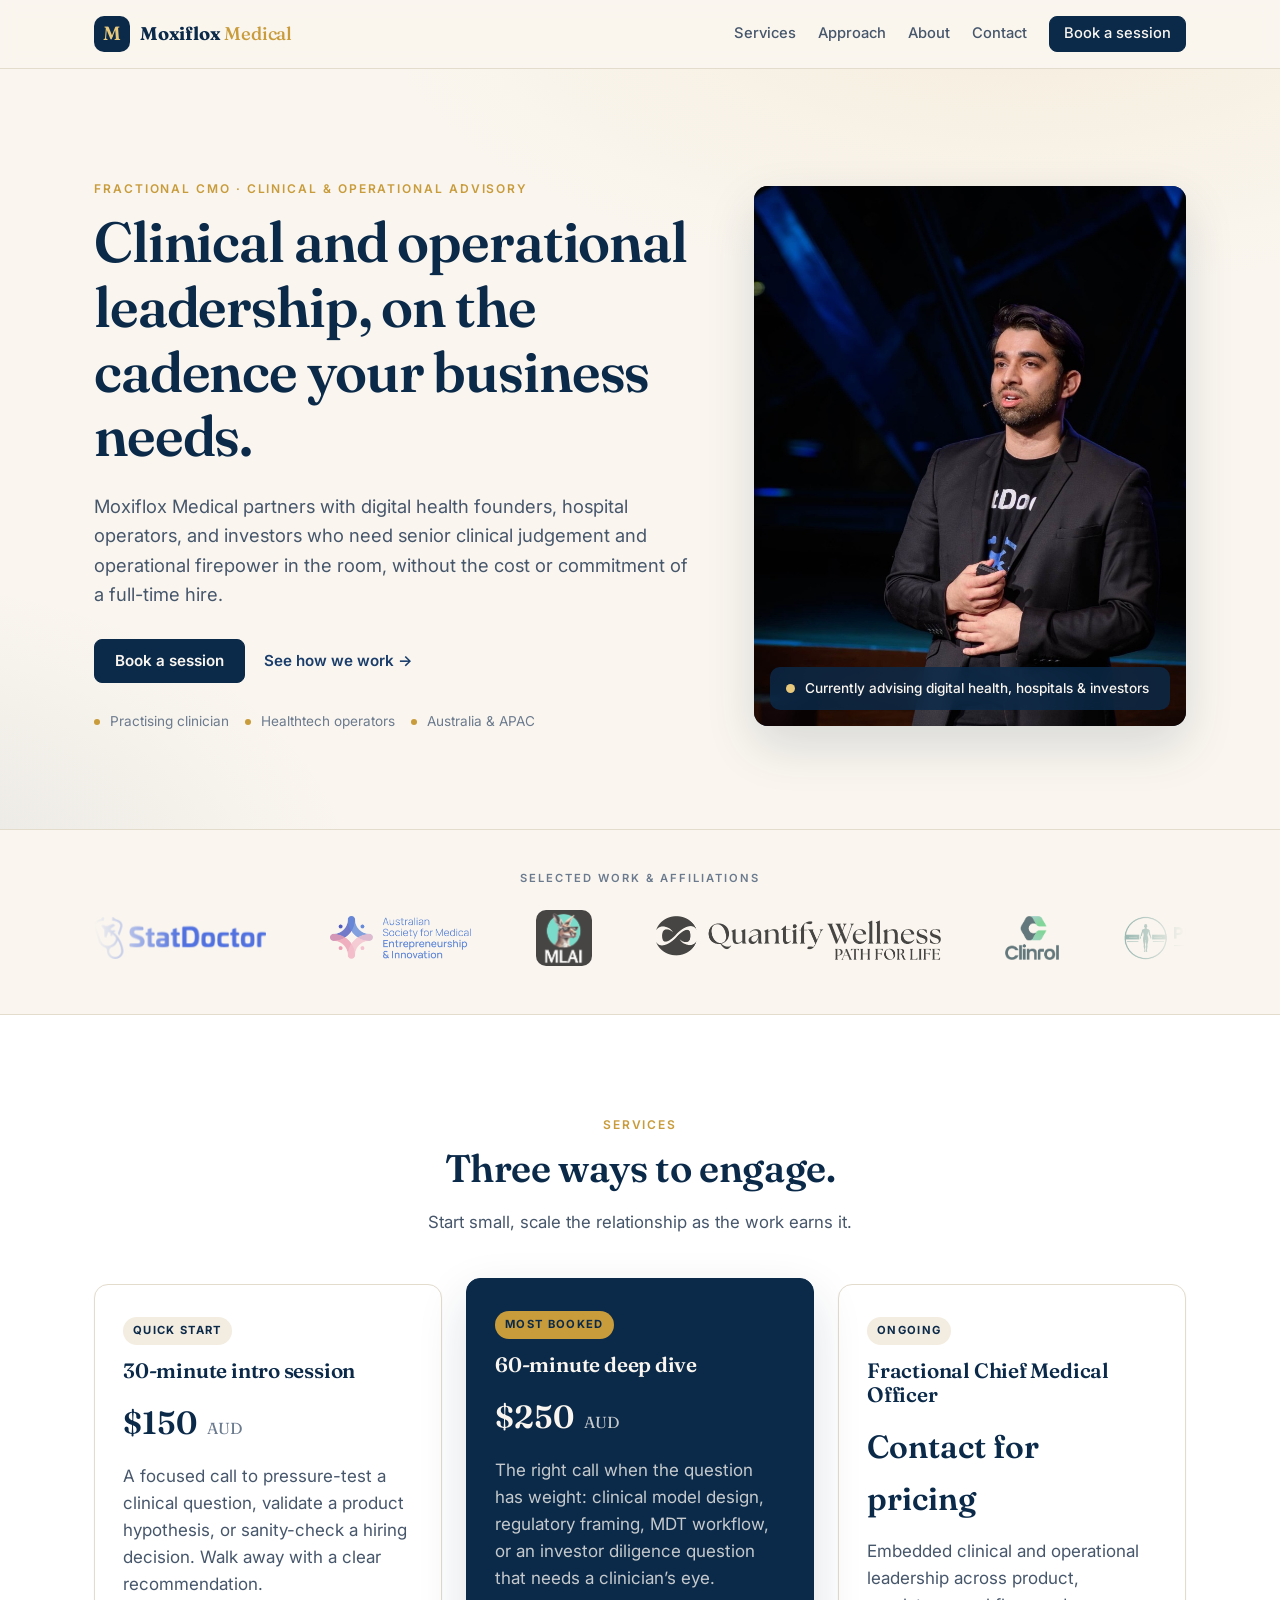
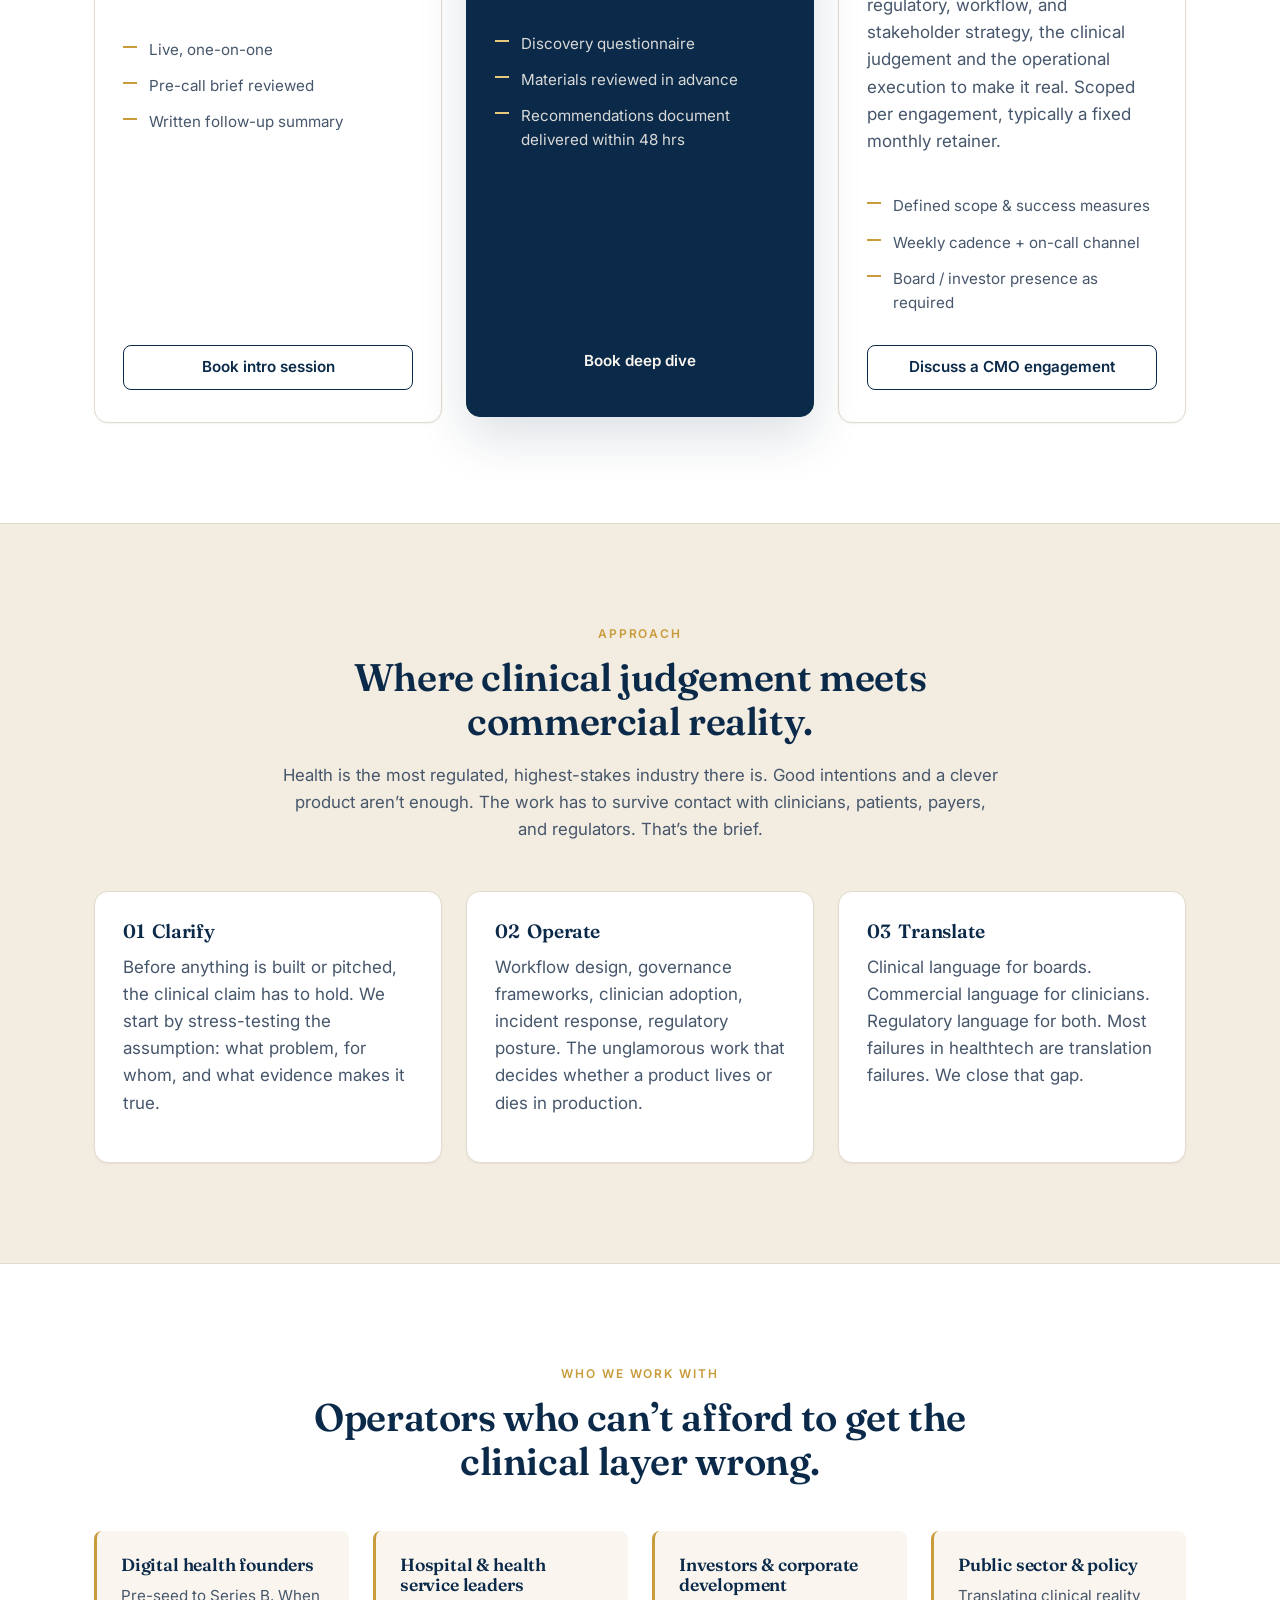
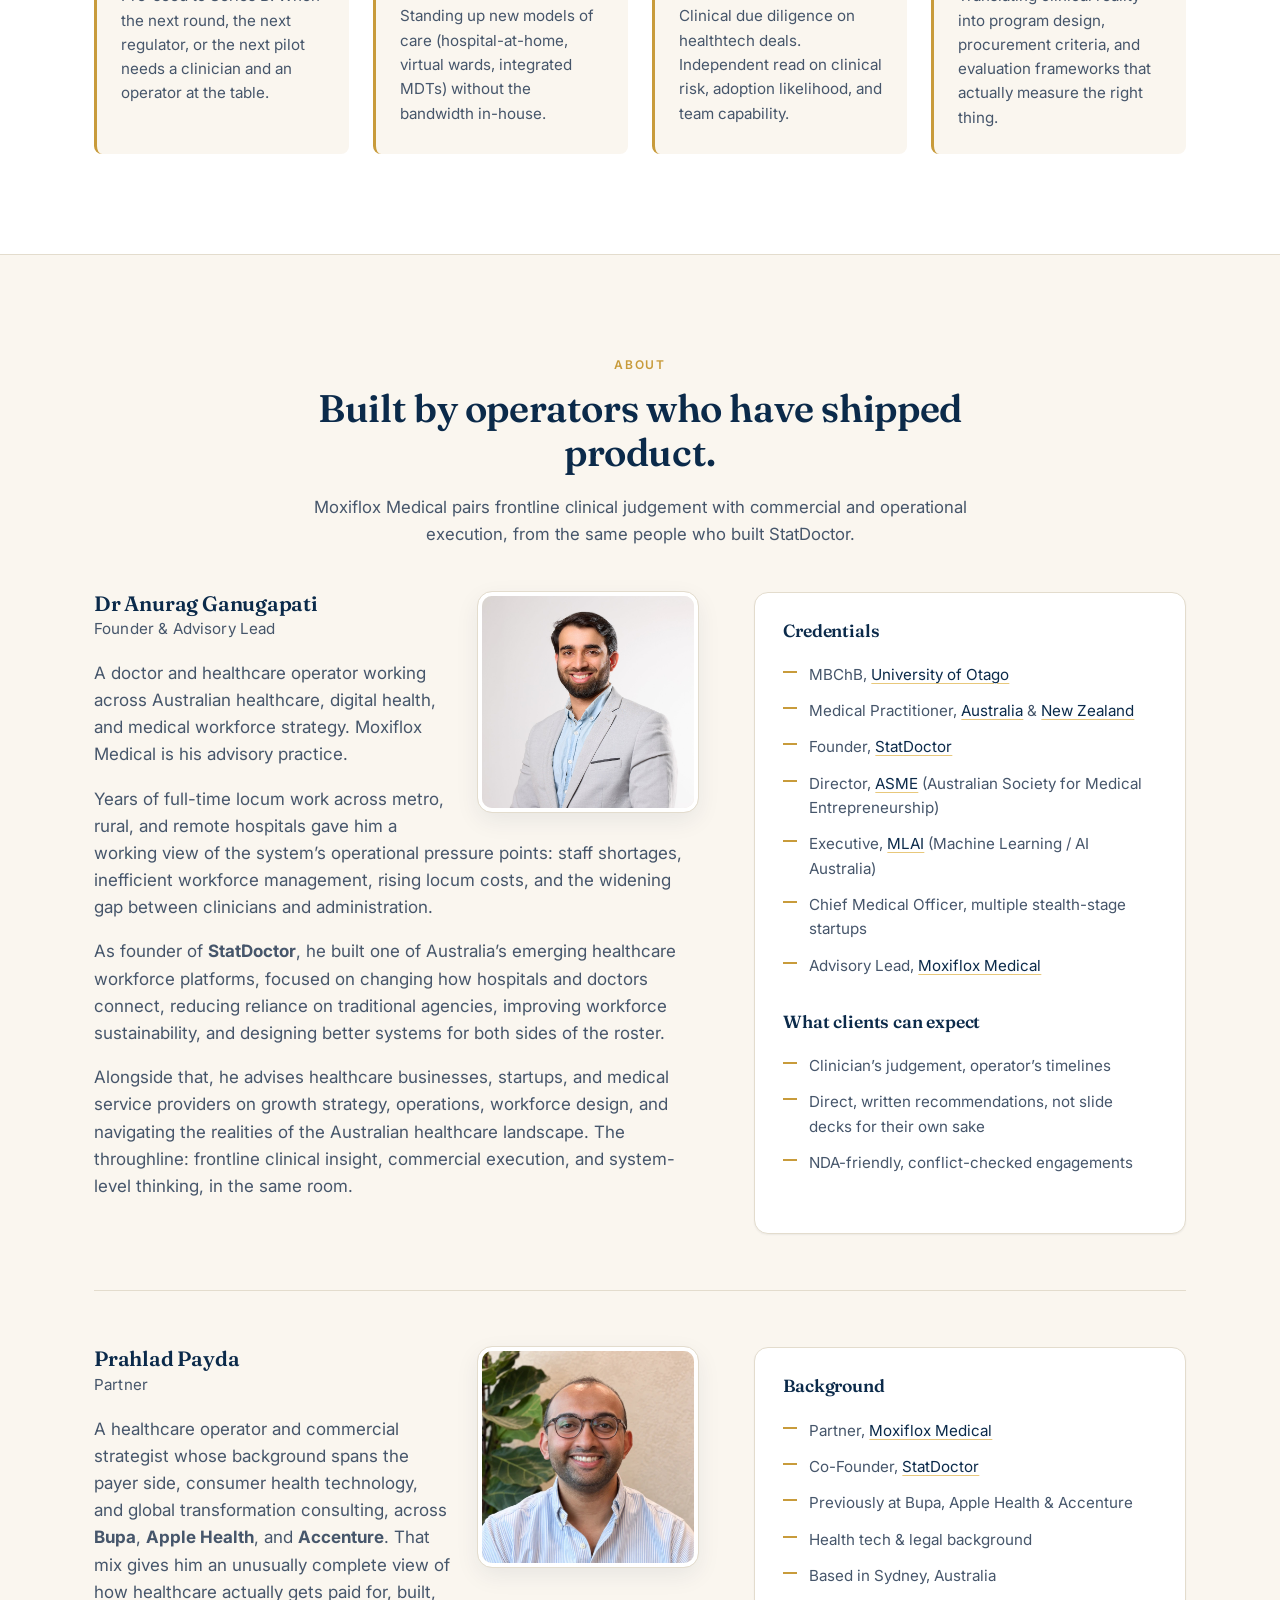
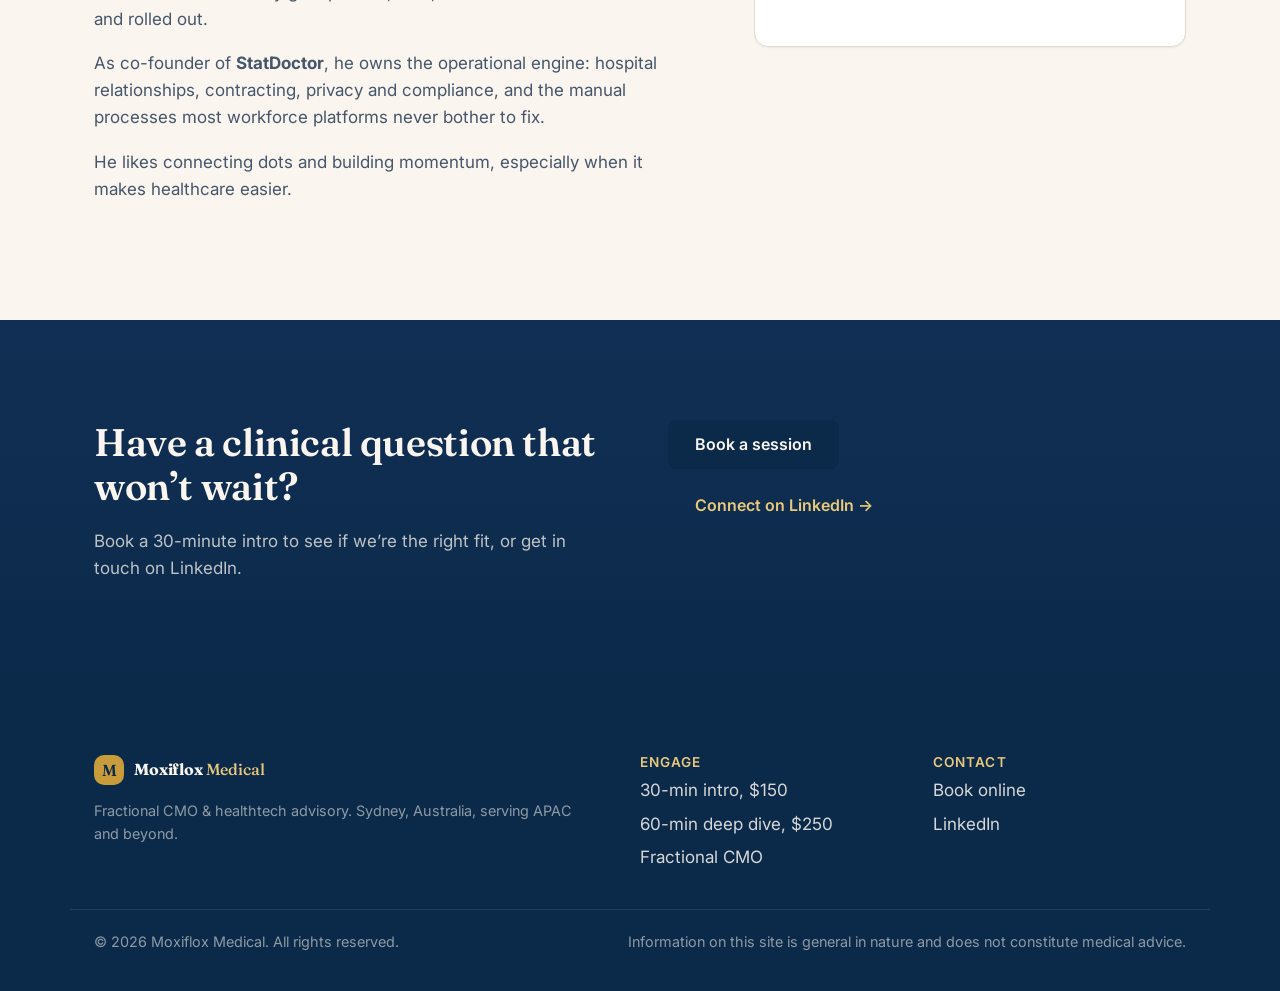
==== commit bbcf2d02: "Add Prahlad Payda as partner, reposition copy, add PepTribe & TestD logos - About: two-partner layou" ====
--- a/index.html
+++ b/index.html
@@ -4,22 +4,26 @@
   <meta charset="utf-8" />
   <meta name="viewport" content="width=device-width, initial-scale=1" />
   <title>Moxiflox Medical | Fractional CMO &amp; Healthtech Advisory</title>
-  <meta name="description" content="Fractional Chief Medical Officer and healthtech advisory for digital health companies, hospitals, and clinical operators. Practical clinical leadership without the full-time hire." />
+  <meta name="description" content="Clinical and operational leadership for digital health companies, hospitals, and investors. Fractional CMO advisory paired with the operational excellence to ship it, without the full-time hire." />
   <link rel="canonical" href="https://moxifloxmedical.com/" />
   <meta property="og:title" content="Moxiflox Medical | Fractional CMO &amp; Healthtech Advisory" />
-  <meta property="og:description" content="Practical clinical leadership for digital health and hospital operators." />
+  <meta property="og:description" content="Clinical judgement and operational excellence for digital health, hospitals, and investors." />
   <meta property="og:type" content="website" />
   <meta property="og:url" content="https://moxifloxmedical.com/" />
   <meta property="og:image" content="https://moxifloxmedical.com/img/anurag-headshot.jpg" />
   <meta name="twitter:card" content="summary_large_image" />
   <meta name="twitter:title" content="Moxiflox Medical | Fractional CMO &amp; Healthtech Advisory" />
-  <meta name="twitter:description" content="Practical clinical leadership for digital health and hospital operators." />
+  <meta name="twitter:description" content="Clinical judgement and operational excellence for digital health, hospitals, and investors." />
   <meta name="twitter:image" content="https://moxifloxmedical.com/img/anurag-headshot.jpg" />
   <link rel="preconnect" href="https://fonts.googleapis.com" />
   <link rel="preconnect" href="https://fonts.gstatic.com" crossorigin />
   <link href="https://fonts.googleapis.com/css2?family=Fraunces:opsz,wght@9..144,400;9..144,500;9..144,600;9..144,700&family=Inter:wght@400;500;600;700&display=swap" rel="stylesheet" />
   <link rel="stylesheet" href="css/styles.css?v=9" />
   <link rel="icon" type="image/svg+xml" href="/favicon.svg" />
+  <link rel="icon" type="image/png" sizes="48x48" href="/img/favicon-48.png" />
+  <link rel="icon" type="image/png" sizes="32x32" href="/img/favicon-32.png" />
+  <link rel="icon" type="image/png" sizes="16x16" href="/img/favicon-16.png" />
+  <link rel="apple-touch-icon" sizes="180x180" href="/apple-touch-icon.png" />
 </head>
 <body>
   <header class="site-header">
@@ -42,10 +46,10 @@
     <section class="hero">
       <div class="container hero-grid">
         <div class="hero-copy">
-          <p class="eyebrow">Fractional CMO &middot; Healthtech Advisory</p>
-          <h1>Clinical leadership, on the cadence your business needs.</h1>
+          <p class="eyebrow">Fractional CMO &middot; Clinical &amp; Operational Advisory</p>
+          <h1>Clinical and operational leadership, on the cadence your business needs.</h1>
           <p class="lede">
-            Moxiflox Medical partners with digital health founders, hospital operators, and investors who need a senior clinician in the room, without the cost or commitment of a full-time hire.
+            Moxiflox Medical partners with digital health founders, hospital operators, and investors who need senior clinical judgement and operational firepower in the room, without the cost or commitment of a full-time hire.
           </p>
           <div class="cta-row">
             <a href="book.html" class="btn btn-primary">Book a session</a>
@@ -53,7 +57,7 @@
           </div>
           <ul class="hero-trust">
             <li>Practising clinician</li>
-            <li>Digital health operator</li>
+            <li>Healthtech operators</li>
             <li>Australia &amp; APAC</li>
           </ul>
         </div>
@@ -94,6 +98,18 @@
             <a class="logo-item logo-square" href="https://handovex.com" target="_blank" rel="noopener" aria-label="Handovex">
               <img src="img/logos/handovex.png" alt="Handovex" loading="lazy" />
             </a>
+            <a class="logo-item" href="https://stathospital.app" target="_blank" rel="noopener" aria-label="StatHospital">
+              <img src="img/logos/stathospital.png" alt="StatHospital" loading="lazy" />
+            </a>
+            <a class="logo-item" href="https://emedici.com" target="_blank" rel="noopener" aria-label="eMedici">
+              <img src="img/logos/emedici.svg" alt="eMedici" loading="lazy" />
+            </a>
+            <span class="logo-item logo-square" aria-label="PepTribe" role="img">
+              <img src="img/logos/peptribe.png" alt="PepTribe" loading="lazy" />
+            </span>
+            <span class="logo-item" aria-label="TestD" role="img">
+              <img src="img/logos/testd.png" alt="TestD" loading="lazy" />
+            </span>
 
             <!-- Duplicate set, hidden from screen readers, drives the loop -->
             <a class="logo-item" href="https://statdoctor.app" target="_blank" rel="noopener" aria-hidden="true" tabindex="-1">
@@ -117,6 +133,18 @@
             <a class="logo-item logo-square" href="https://handovex.com" target="_blank" rel="noopener" aria-hidden="true" tabindex="-1">
               <img src="img/logos/handovex.png" alt="" loading="lazy" />
             </a>
+            <a class="logo-item" href="https://stathospital.app" target="_blank" rel="noopener" aria-hidden="true" tabindex="-1">
+              <img src="img/logos/stathospital.png" alt="" loading="lazy" />
+            </a>
+            <a class="logo-item" href="https://emedici.com" target="_blank" rel="noopener" aria-hidden="true" tabindex="-1">
+              <img src="img/logos/emedici.svg" alt="" loading="lazy" />
+            </a>
+            <span class="logo-item logo-square" aria-hidden="true">
+              <img src="img/logos/peptribe.png" alt="" loading="lazy" />
+            </span>
+            <span class="logo-item" aria-hidden="true">
+              <img src="img/logos/testd.png" alt="" loading="lazy" />
+            </span>
           </div>
         </div>
       </div>
@@ -161,7 +189,7 @@
             <div class="card-tag">Ongoing</div>
             <h3>Fractional Chief Medical Officer</h3>
             <p class="price"><span>Contact for pricing</span></p>
-            <p>Embedded clinical leadership across product, regulatory, clinical operations, and stakeholder strategy. Scoped per engagement, typically a fixed monthly retainer.</p>
+            <p>Embedded clinical and operational leadership across product, regulatory, workflow, and stakeholder strategy, the clinical judgement and the operational execution to make it real. Scoped per engagement, typically a fixed monthly retainer.</p>
             <ul class="ticks">
               <li>Defined scope &amp; success measures</li>
               <li>Weekly cadence + on-call channel</li>
@@ -207,7 +235,7 @@
         <div class="grid-4">
           <div class="who-card">
             <h4>Digital health founders</h4>
-            <p>Pre-seed to Series B. When the next round, the next regulator, or the next pilot needs a clinician at the table.</p>
+            <p>Pre-seed to Series B. When the next round, the next regulator, or the next pilot needs a clinician and an operator at the table.</p>
           </div>
           <div class="who-card">
             <h4>Hospital &amp; health service leaders</h4>
@@ -226,36 +254,67 @@
     </section>
 
     <section id="about" class="section section-about">
-      <div class="container about-grid">
-        <div>
+      <div class="container">
+        <div class="section-head about-head">
           <p class="eyebrow">About</p>
-          <h2>Built by a clinician who has shipped product.</h2>
-          <figure class="about-portrait">
-            <img src="img/anurag-headshot.jpg" alt="Dr Anurag Ganugapati" loading="lazy" onerror="this.parentElement.remove();" />
-          </figure>
-          <p><strong>Dr Anurag Ganugapati</strong> is a doctor and healthcare operator working across Australian healthcare, digital health, and medical workforce strategy. Moxiflox Medical is his advisory practice.</p>
-          <p>Years of full-time locum work across metro, rural, and remote hospitals gave him a working view of the system&rsquo;s operational pressure points: staff shortages, inefficient workforce management, rising locum costs, and the widening gap between clinicians and administration.</p>
-          <p>As founder of <strong>StatDoctor</strong>, he built one of Australia&rsquo;s emerging healthcare workforce platforms, focused on changing how hospitals and doctors connect, reducing reliance on traditional agencies, improving workforce sustainability, and designing better systems for both sides of the roster.</p>
-          <p>Alongside that, he advises healthcare businesses, startups, and medical service providers on growth strategy, operations, workforce design, and navigating the realities of the Australian healthcare landscape. The throughline: frontline clinical insight, commercial execution, and system-level thinking, in the same room.</p>
-        </div>
-        <aside class="about-side">
-          <h4>Credentials</h4>
-          <ul class="ticks">
-            <li>MBChB, <a href="https://www.otago.ac.nz/" target="_blank" rel="noopener">University of Otago</a></li>
-            <li>Medical Practitioner, <a href="https://www.ahpra.gov.au/" target="_blank" rel="noopener">Australia</a> &amp; <a href="https://www.mcnz.org.nz/" target="_blank" rel="noopener">New Zealand</a></li>
-            <li>Founder, <a href="https://statdoctor.app" target="_blank" rel="noopener">StatDoctor</a></li>
-            <li>Director, <a href="https://asme.org.au" target="_blank" rel="noopener">ASME</a> (Australian Society for Medical Entrepreneurship)</li>
-            <li>Executive, <a href="https://mlai.au" target="_blank" rel="noopener">MLAI</a> (Machine Learning / AI Australia)</li>
-            <li>Chief Medical Officer, multiple stealth-stage startups</li>
-            <li>Advisory Lead, <a href="https://moxifloxmedical.com" target="_blank" rel="noopener">Moxiflox Medical</a></li>
-          </ul>
-          <h4 style="margin-top: 28px;">What clients can expect</h4>
-          <ul class="ticks">
-            <li>Clinician&rsquo;s judgement, operator&rsquo;s timelines</li>
-            <li>Direct, written recommendations, not slide decks for their own sake</li>
-            <li>NDA-friendly, conflict-checked engagements</li>
-          </ul>
-        </aside>
+          <h2>Built by operators who have shipped product.</h2>
+          <p class="section-sub">Moxiflox Medical pairs frontline clinical judgement with commercial and operational execution, from the same people who built StatDoctor.</p>
+        </div>
+
+        <div class="about-grid partner-row">
+          <div>
+            <figure class="about-portrait">
+              <img src="img/anurag-headshot.jpg" alt="Dr Anurag Ganugapati" loading="lazy" onerror="this.parentElement.remove();" />
+            </figure>
+            <h3 class="partner-name">Dr Anurag Ganugapati</h3>
+            <p class="partner-role">Founder &amp; Advisory Lead</p>
+            <p>A doctor and healthcare operator working across Australian healthcare, digital health, and medical workforce strategy. Moxiflox Medical is his advisory practice.</p>
+            <p>Years of full-time locum work across metro, rural, and remote hospitals gave him a working view of the system&rsquo;s operational pressure points: staff shortages, inefficient workforce management, rising locum costs, and the widening gap between clinicians and administration.</p>
+            <p>As founder of <strong>StatDoctor</strong>, he built one of Australia&rsquo;s emerging healthcare workforce platforms, focused on changing how hospitals and doctors connect, reducing reliance on traditional agencies, improving workforce sustainability, and designing better systems for both sides of the roster.</p>
+            <p>Alongside that, he advises healthcare businesses, startups, and medical service providers on growth strategy, operations, workforce design, and navigating the realities of the Australian healthcare landscape. The throughline: frontline clinical insight, commercial execution, and system-level thinking, in the same room.</p>
+          </div>
+          <aside class="about-side">
+            <h4>Credentials</h4>
+            <ul class="ticks">
+              <li>MBChB, <a href="https://www.otago.ac.nz/" target="_blank" rel="noopener">University of Otago</a></li>
+              <li>Medical Practitioner, <a href="https://www.ahpra.gov.au/" target="_blank" rel="noopener">Australia</a> &amp; <a href="https://www.mcnz.org.nz/" target="_blank" rel="noopener">New Zealand</a></li>
+              <li>Founder, <a href="https://statdoctor.app" target="_blank" rel="noopener">StatDoctor</a></li>
+              <li>Director, <a href="https://asme.org.au" target="_blank" rel="noopener">ASME</a> (Australian Society for Medical Entrepreneurship)</li>
+              <li>Executive, <a href="https://mlai.au" target="_blank" rel="noopener">MLAI</a> (Machine Learning / AI Australia)</li>
+              <li>Chief Medical Officer, multiple stealth-stage startups</li>
+              <li>Advisory Lead, <a href="https://moxifloxmedical.com" target="_blank" rel="noopener">Moxiflox Medical</a></li>
+            </ul>
+            <h4 style="margin-top: 28px;">What clients can expect</h4>
+            <ul class="ticks">
+              <li>Clinician&rsquo;s judgement, operator&rsquo;s timelines</li>
+              <li>Direct, written recommendations, not slide decks for their own sake</li>
+              <li>NDA-friendly, conflict-checked engagements</li>
+            </ul>
+          </aside>
+        </div>
+
+        <div class="about-grid partner-row">
+          <div>
+            <figure class="about-portrait">
+              <img src="img/prahlad-headshot.jpg" alt="Prahlad Payda" loading="lazy" onerror="this.parentElement.remove();" />
+            </figure>
+            <h3 class="partner-name">Prahlad Payda</h3>
+            <p class="partner-role">Partner</p>
+            <p>A healthcare operator and commercial strategist whose background spans the payer side, consumer health technology, and global transformation consulting, across <strong>Bupa</strong>, <strong>Apple Health</strong>, and <strong>Accenture</strong>. That mix gives him an unusually complete view of how healthcare actually gets paid for, built, and rolled out.</p>
+            <p>As co-founder of <strong>StatDoctor</strong>, he owns the operational engine: hospital relationships, contracting, privacy and compliance, and the manual processes most workforce platforms never bother to fix.</p>
+            <p>He likes connecting dots and building momentum, especially when it makes healthcare easier.</p>
+          </div>
+          <aside class="about-side">
+            <h4>Background</h4>
+            <ul class="ticks">
+              <li>Partner, <a href="https://moxifloxmedical.com" target="_blank" rel="noopener">Moxiflox Medical</a></li>
+              <li>Co-Founder, <a href="https://statdoctor.app" target="_blank" rel="noopener">StatDoctor</a></li>
+              <li>Previously at Bupa, Apple Health &amp; Accenture</li>
+              <li>Health tech &amp; legal background</li>
+              <li>Based in Sydney, Australia</li>
+            </ul>
+          </aside>
+        </div>
       </div>
     </section>
 
--- a/css/styles.css
+++ b/css/styles.css
@@ -598,6 +598,20 @@
 }
 .about-side h4 { margin-top: 0; color: var(--navy-900); font-family: "Fraunces", Georgia, serif; }
 
+.about-head { margin-bottom: 44px; }
+.partner-row + .partner-row {
+  margin-top: 56px;
+  padding-top: 56px;
+  border-top: 1px solid var(--line);
+}
+.partner-name { margin: 0 0 2px; }
+.partner-role {
+  margin: 0 0 18px;
+  color: var(--ink-soft);
+  font-size: 0.95rem;
+  letter-spacing: 0.01em;
+}
+
 /* ---------- CTA section ---------- */
 
 .cta-box {
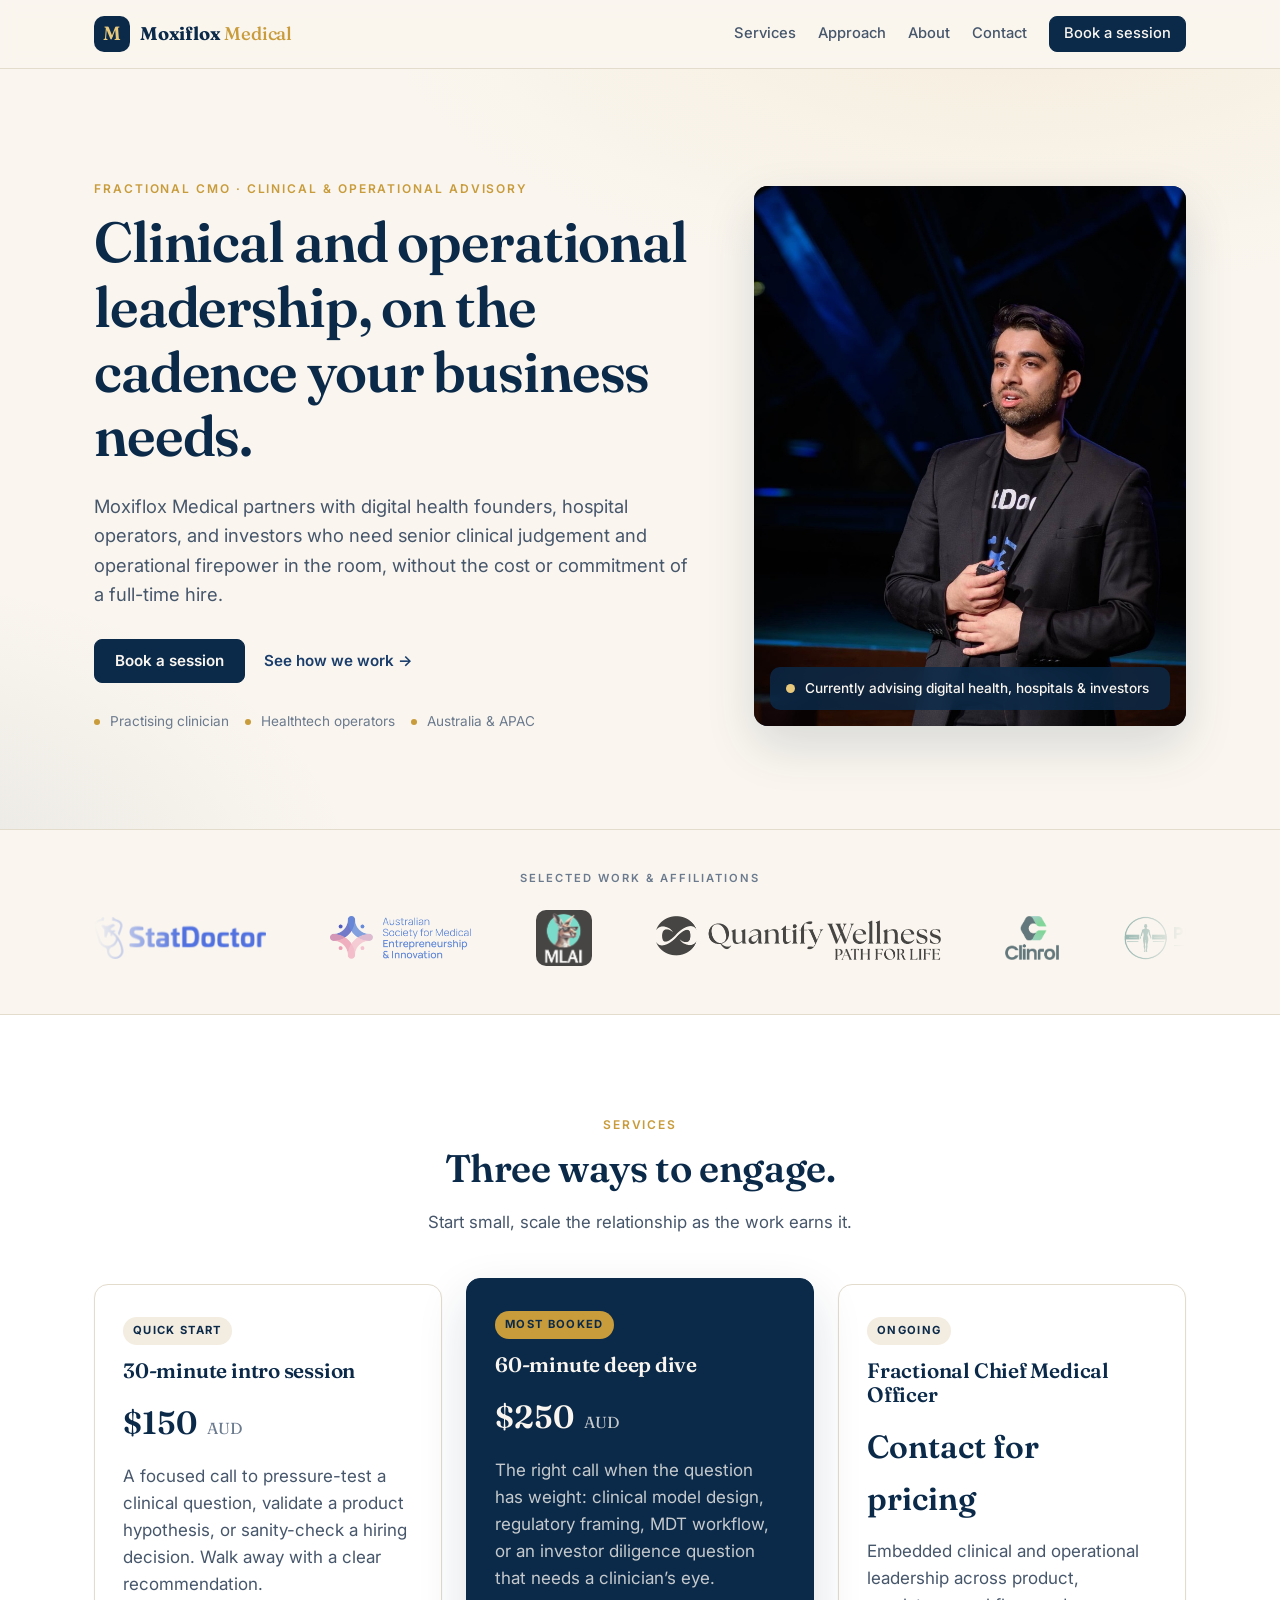
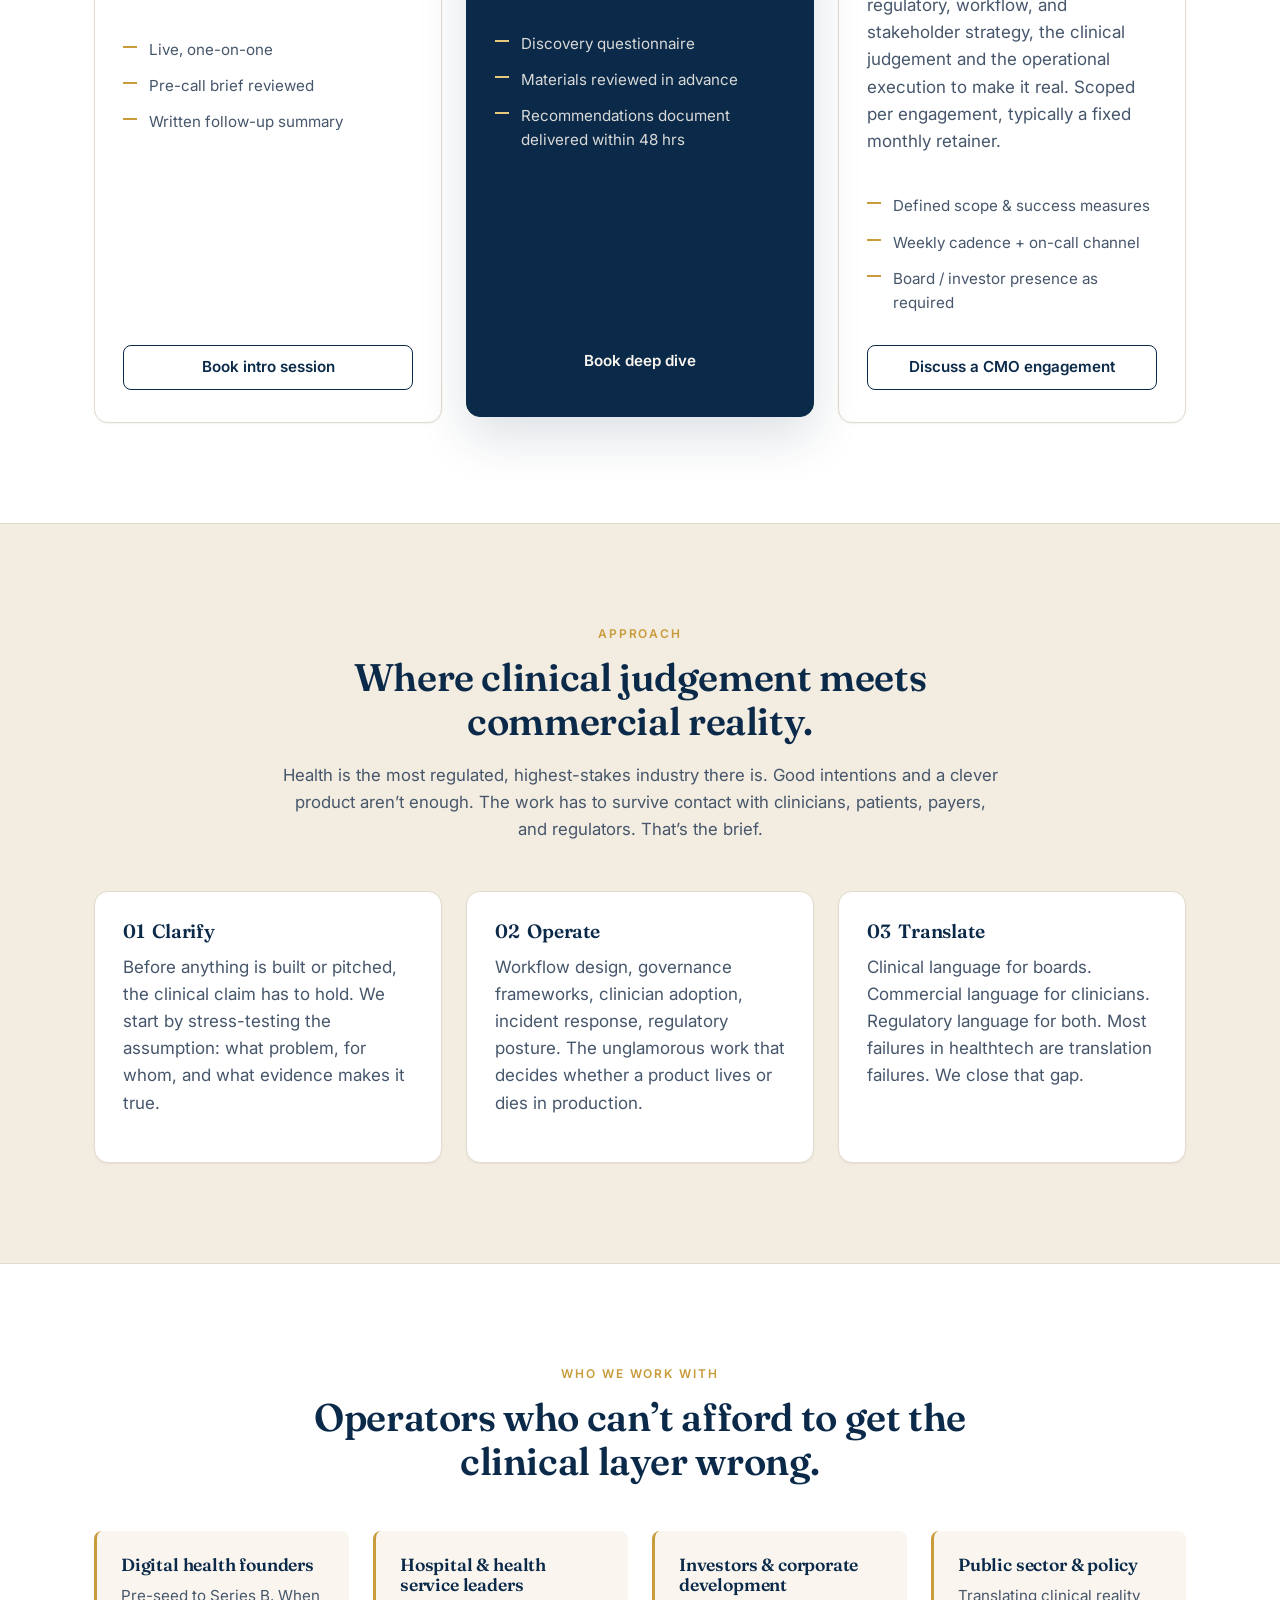
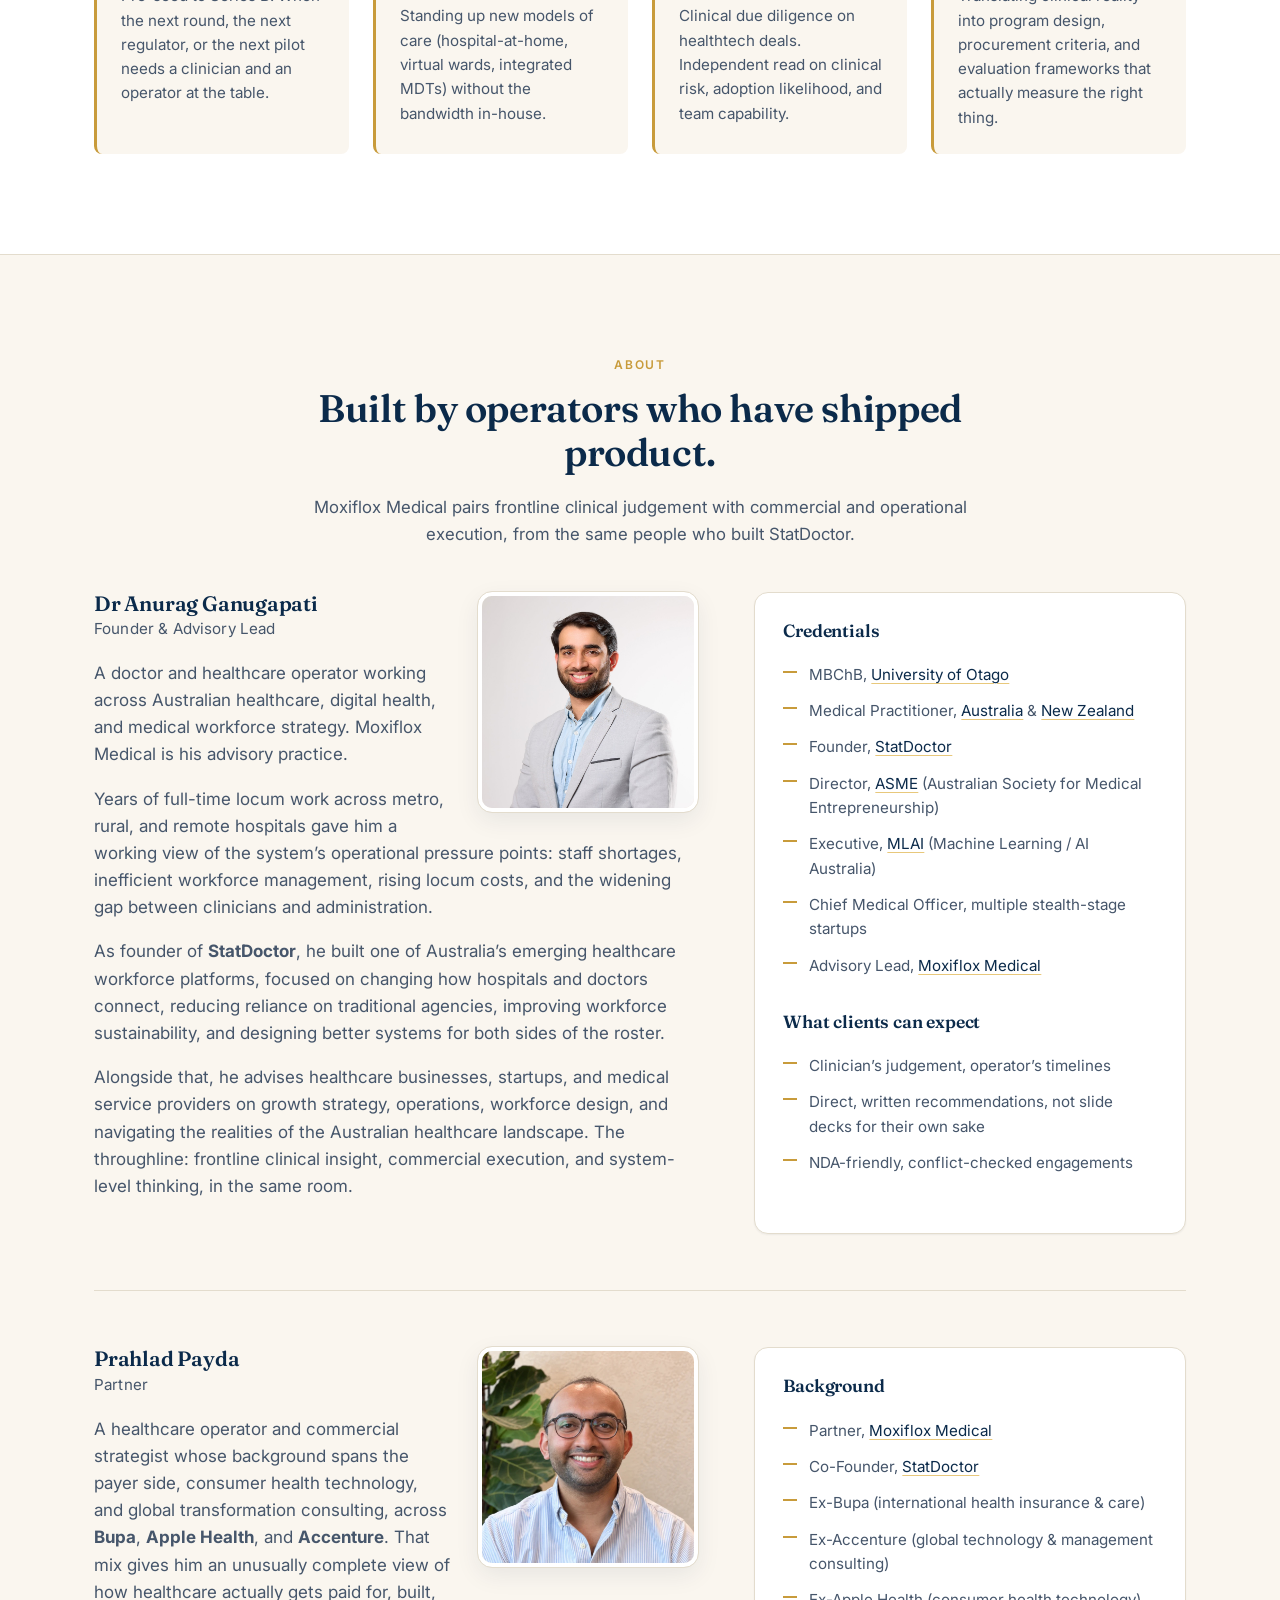
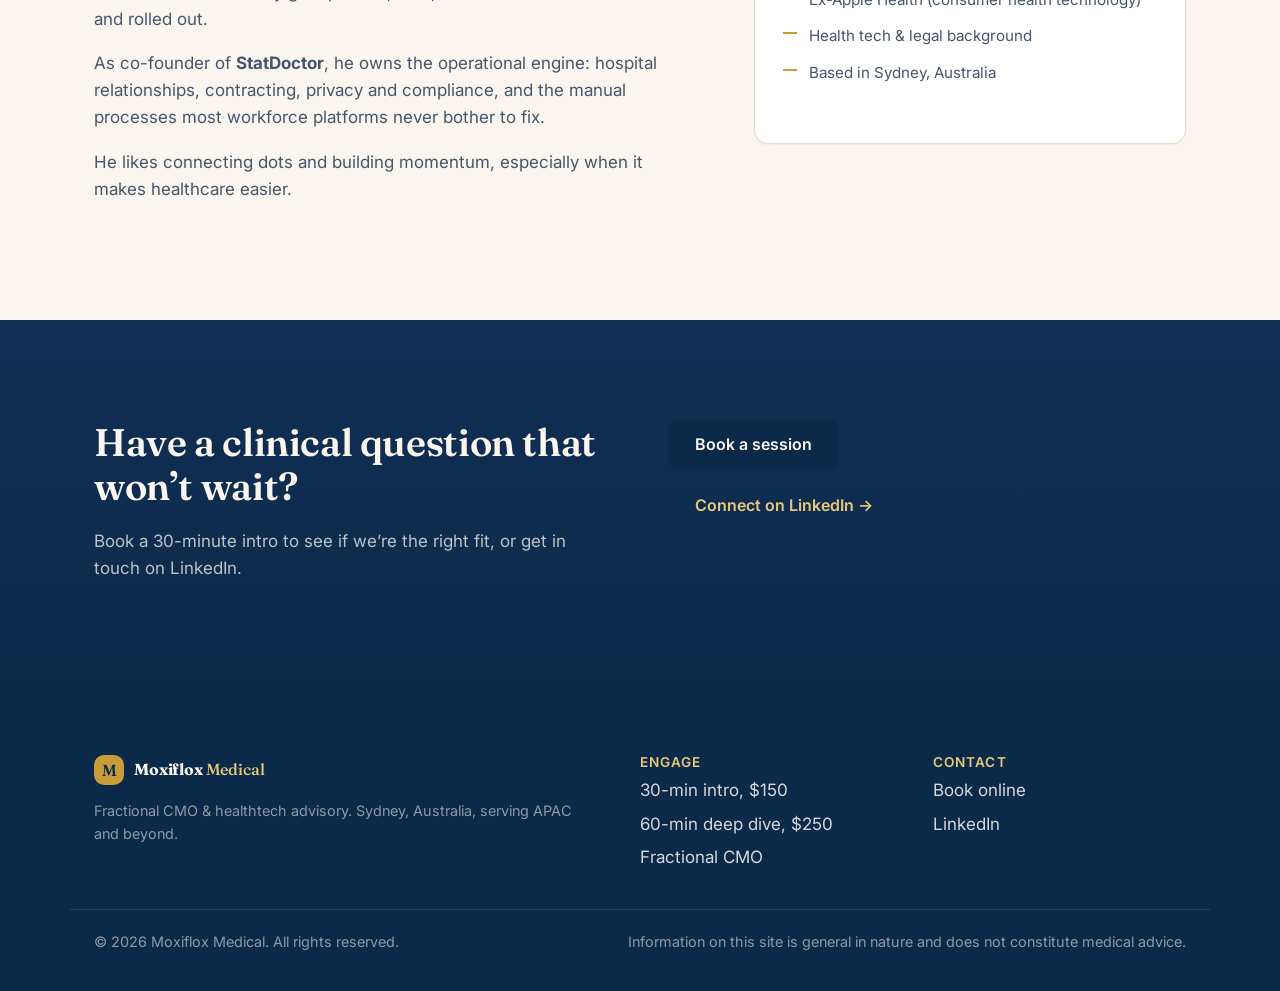
==== commit f3ed13f4: "Expand Prahlad background panel; make TestD logo transparent - Background: split prior employers ont" ====
--- a/index.html
+++ b/index.html
@@ -309,7 +309,9 @@
             <ul class="ticks">
               <li>Partner, <a href="https://moxifloxmedical.com" target="_blank" rel="noopener">Moxiflox Medical</a></li>
               <li>Co-Founder, <a href="https://statdoctor.app" target="_blank" rel="noopener">StatDoctor</a></li>
-              <li>Previously at Bupa, Apple Health &amp; Accenture</li>
+              <li>Ex-Bupa (international health insurance &amp; care)</li>
+              <li>Ex-Accenture (global technology &amp; management consulting)</li>
+              <li>Ex-Apple Health (consumer health technology)</li>
               <li>Health tech &amp; legal background</li>
               <li>Based in Sydney, Australia</li>
             </ul>
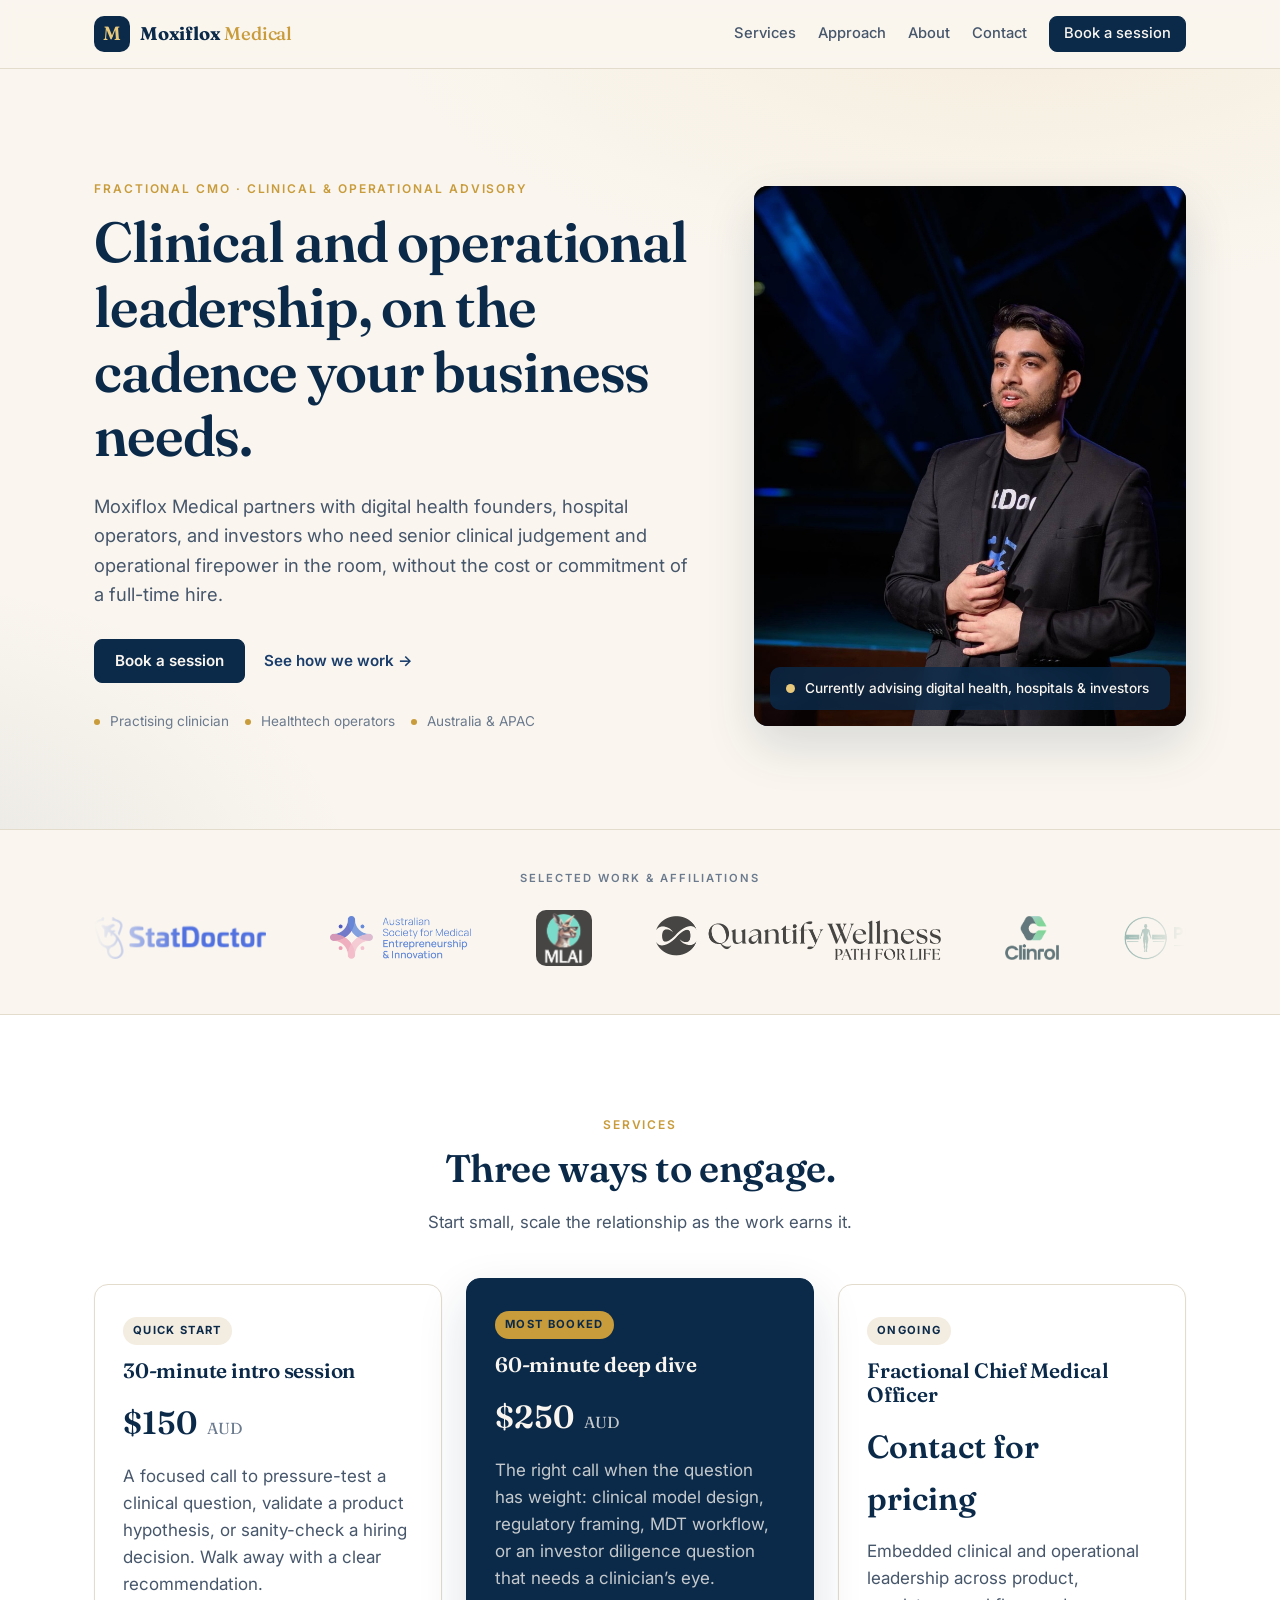
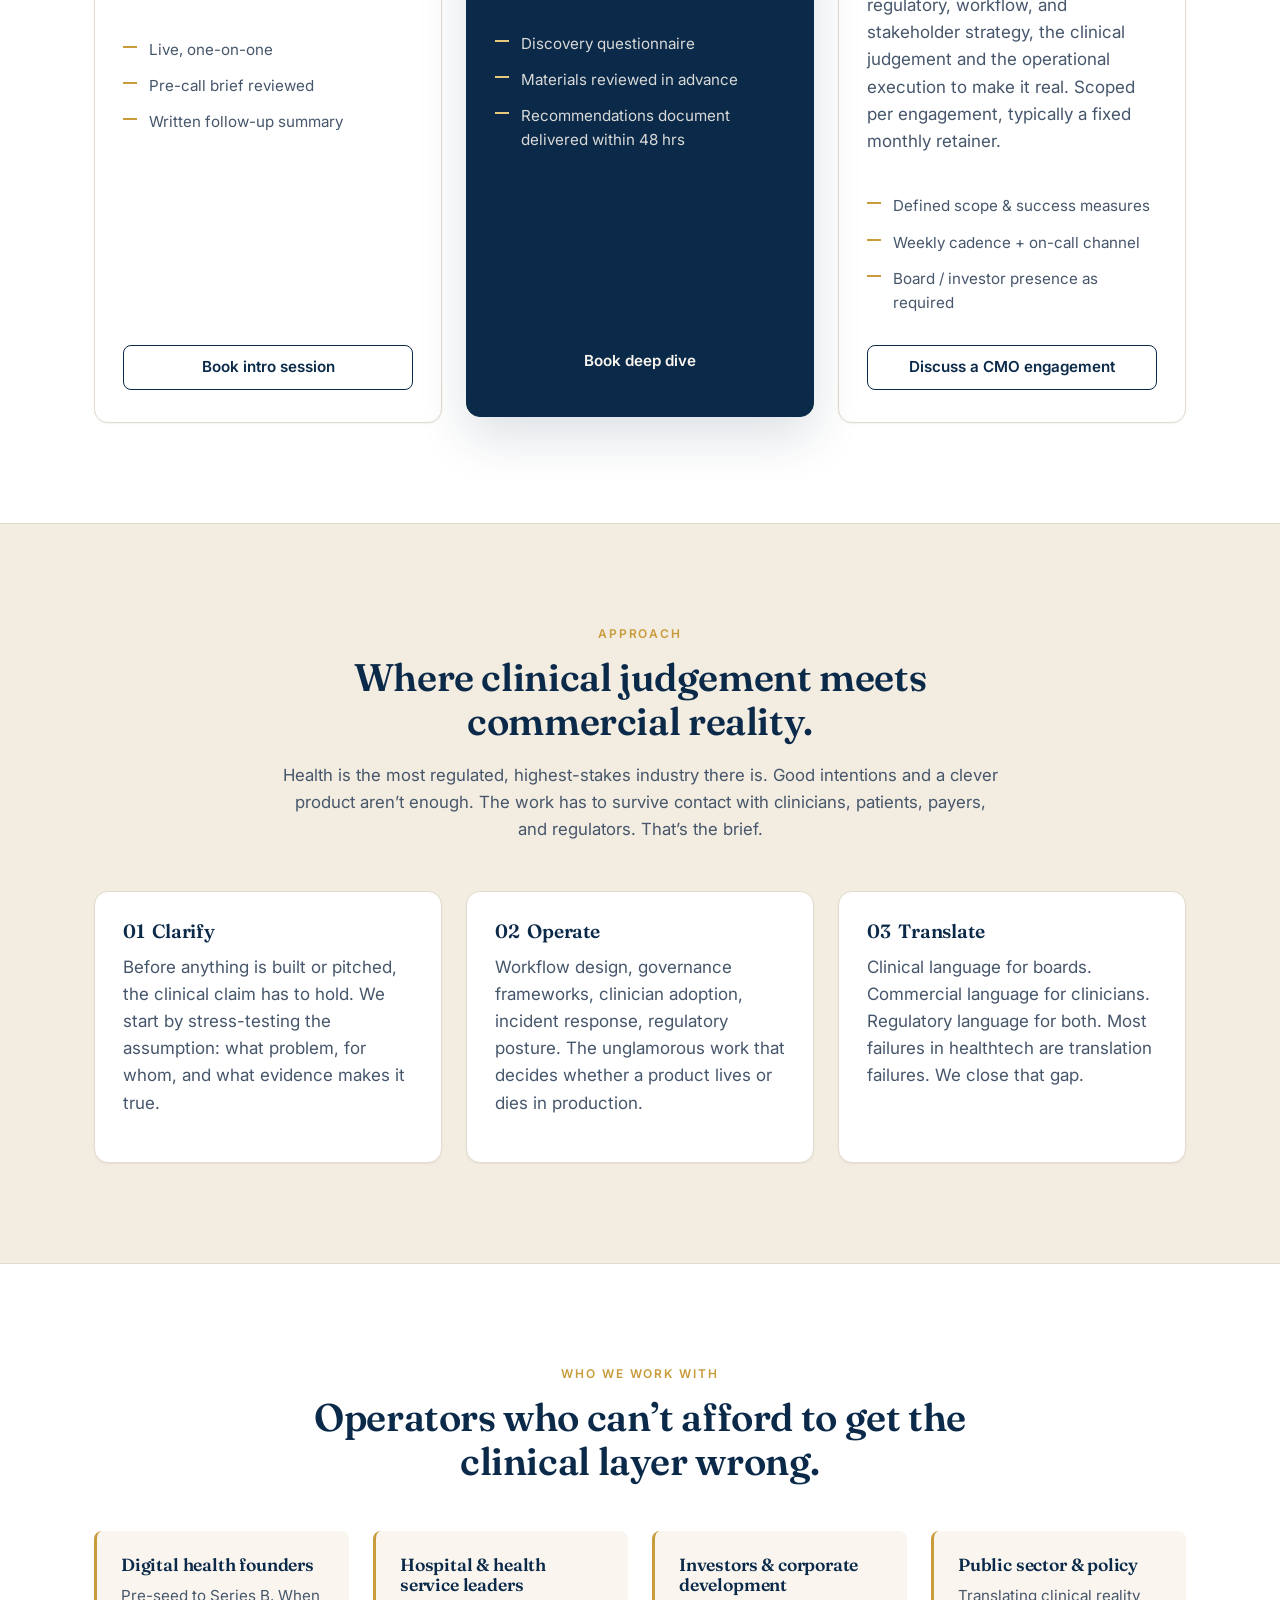
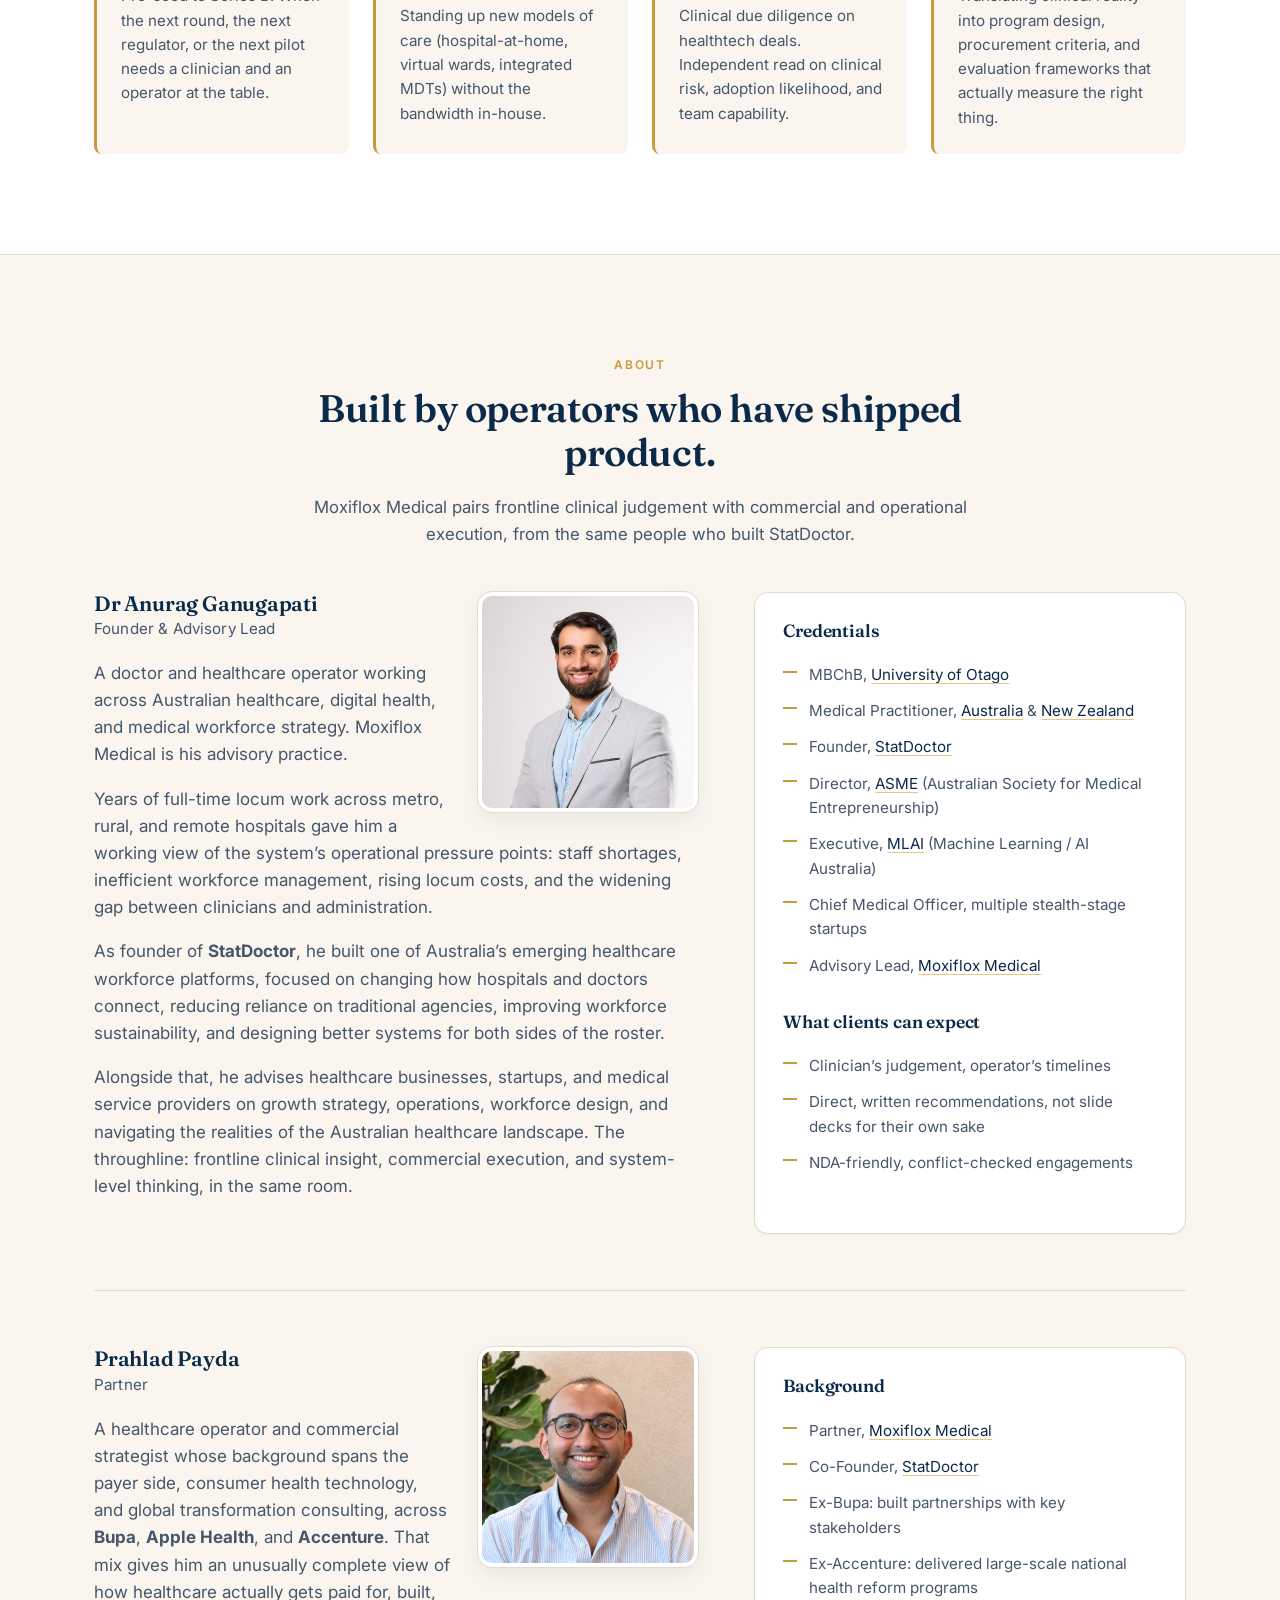
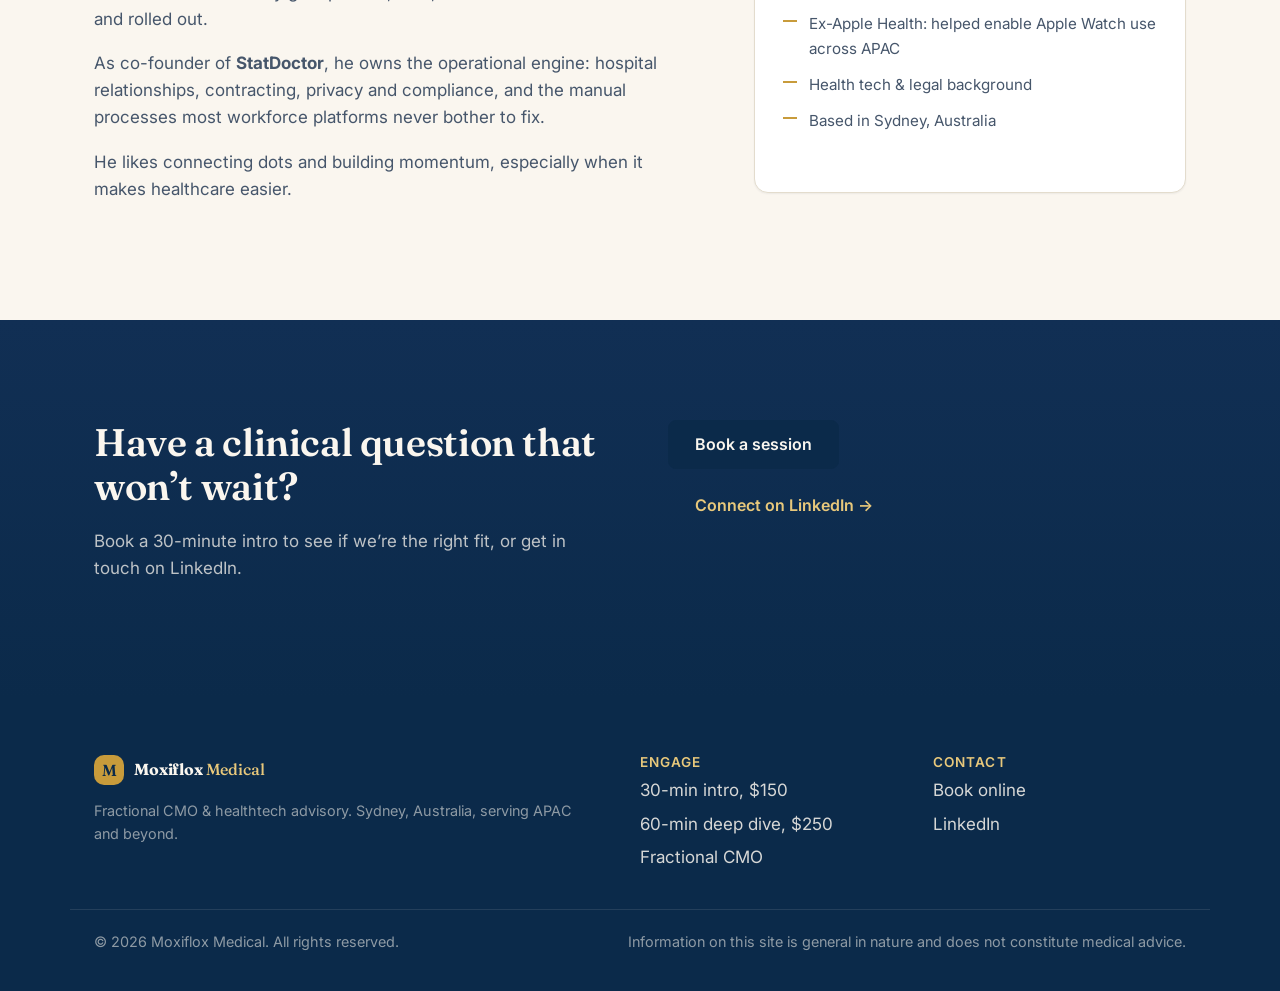
==== commit 6510443a: "Replace Prahlad employer descriptors with specific accomplishments Bupa: built partnerships with key" ====
--- a/index.html
+++ b/index.html
@@ -309,9 +309,9 @@
             <ul class="ticks">
               <li>Partner, <a href="https://moxifloxmedical.com" target="_blank" rel="noopener">Moxiflox Medical</a></li>
               <li>Co-Founder, <a href="https://statdoctor.app" target="_blank" rel="noopener">StatDoctor</a></li>
-              <li>Ex-Bupa (international health insurance &amp; care)</li>
-              <li>Ex-Accenture (global technology &amp; management consulting)</li>
-              <li>Ex-Apple Health (consumer health technology)</li>
+              <li>Ex-Bupa: built partnerships with key stakeholders</li>
+              <li>Ex-Accenture: delivered large-scale national health reform programs</li>
+              <li>Ex-Apple Health: helped enable Apple Watch use across APAC</li>
               <li>Health tech &amp; legal background</li>
               <li>Based in Sydney, Australia</li>
             </ul>
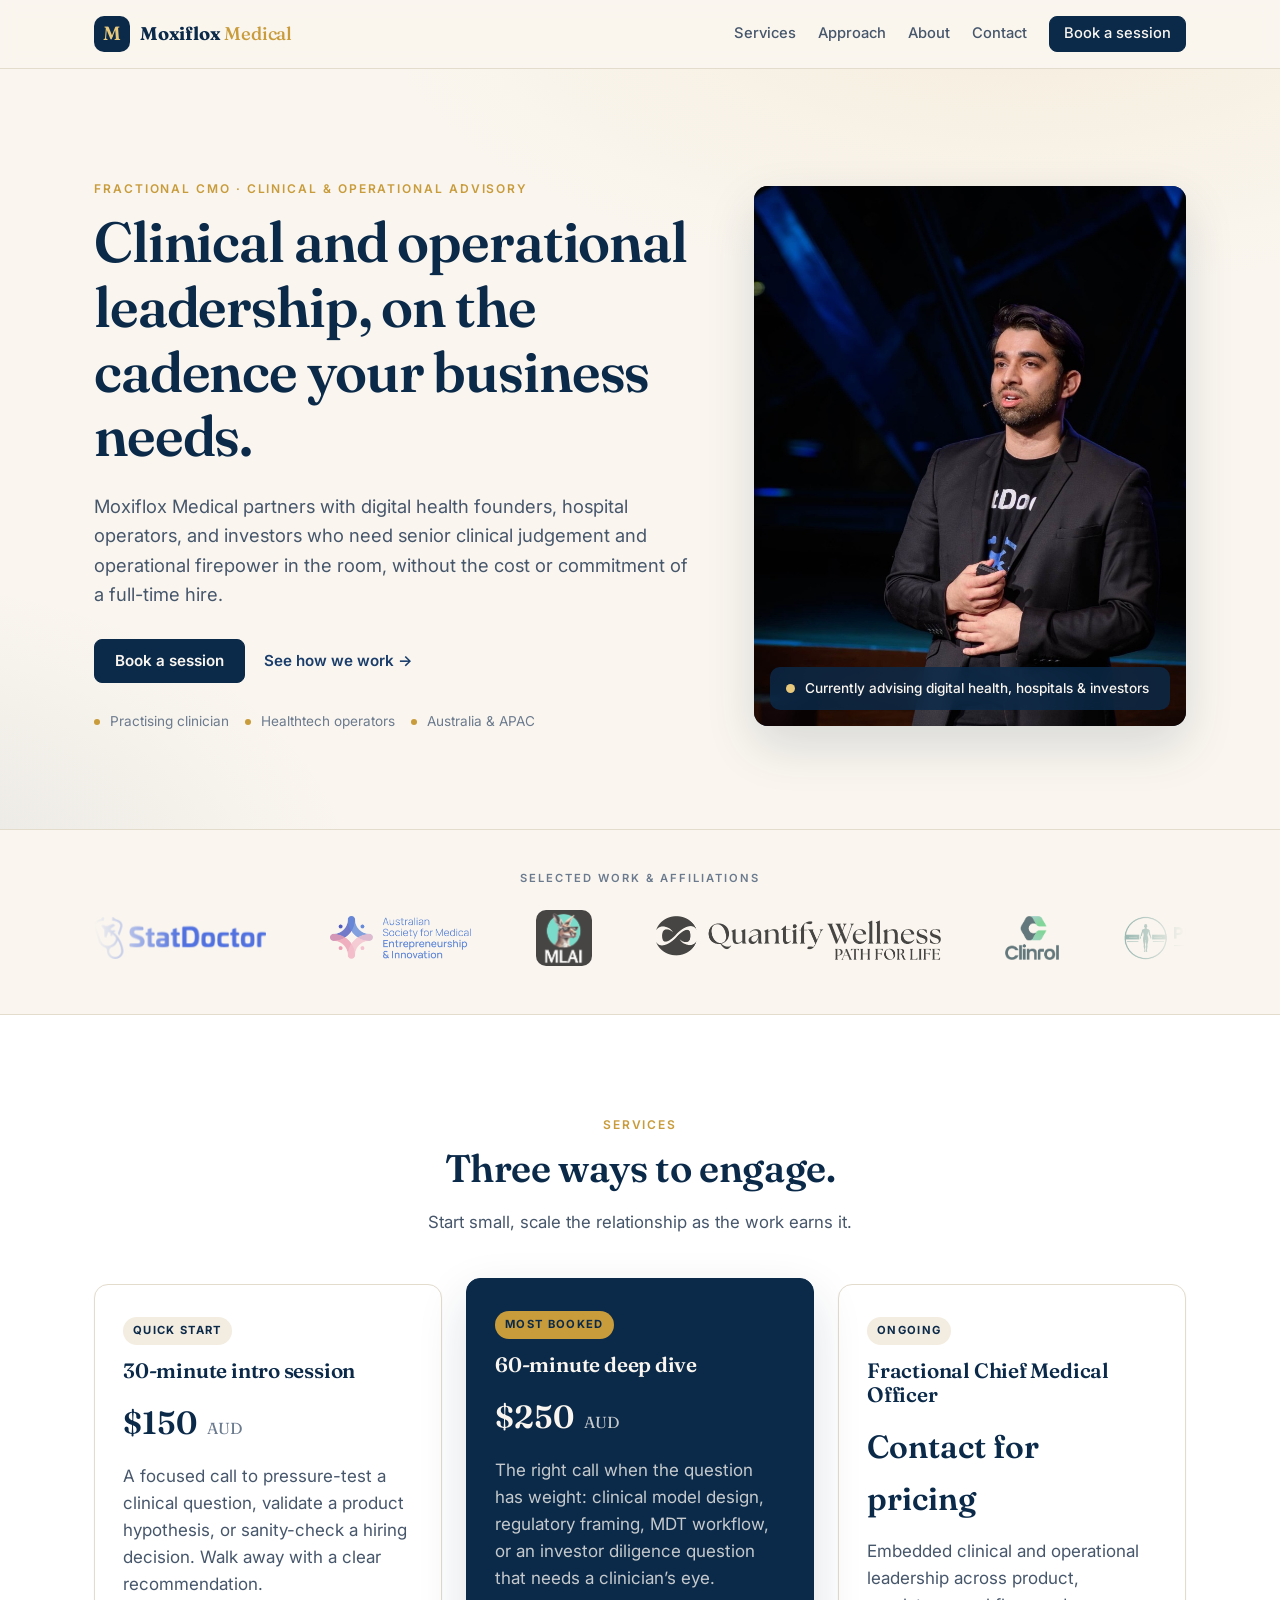
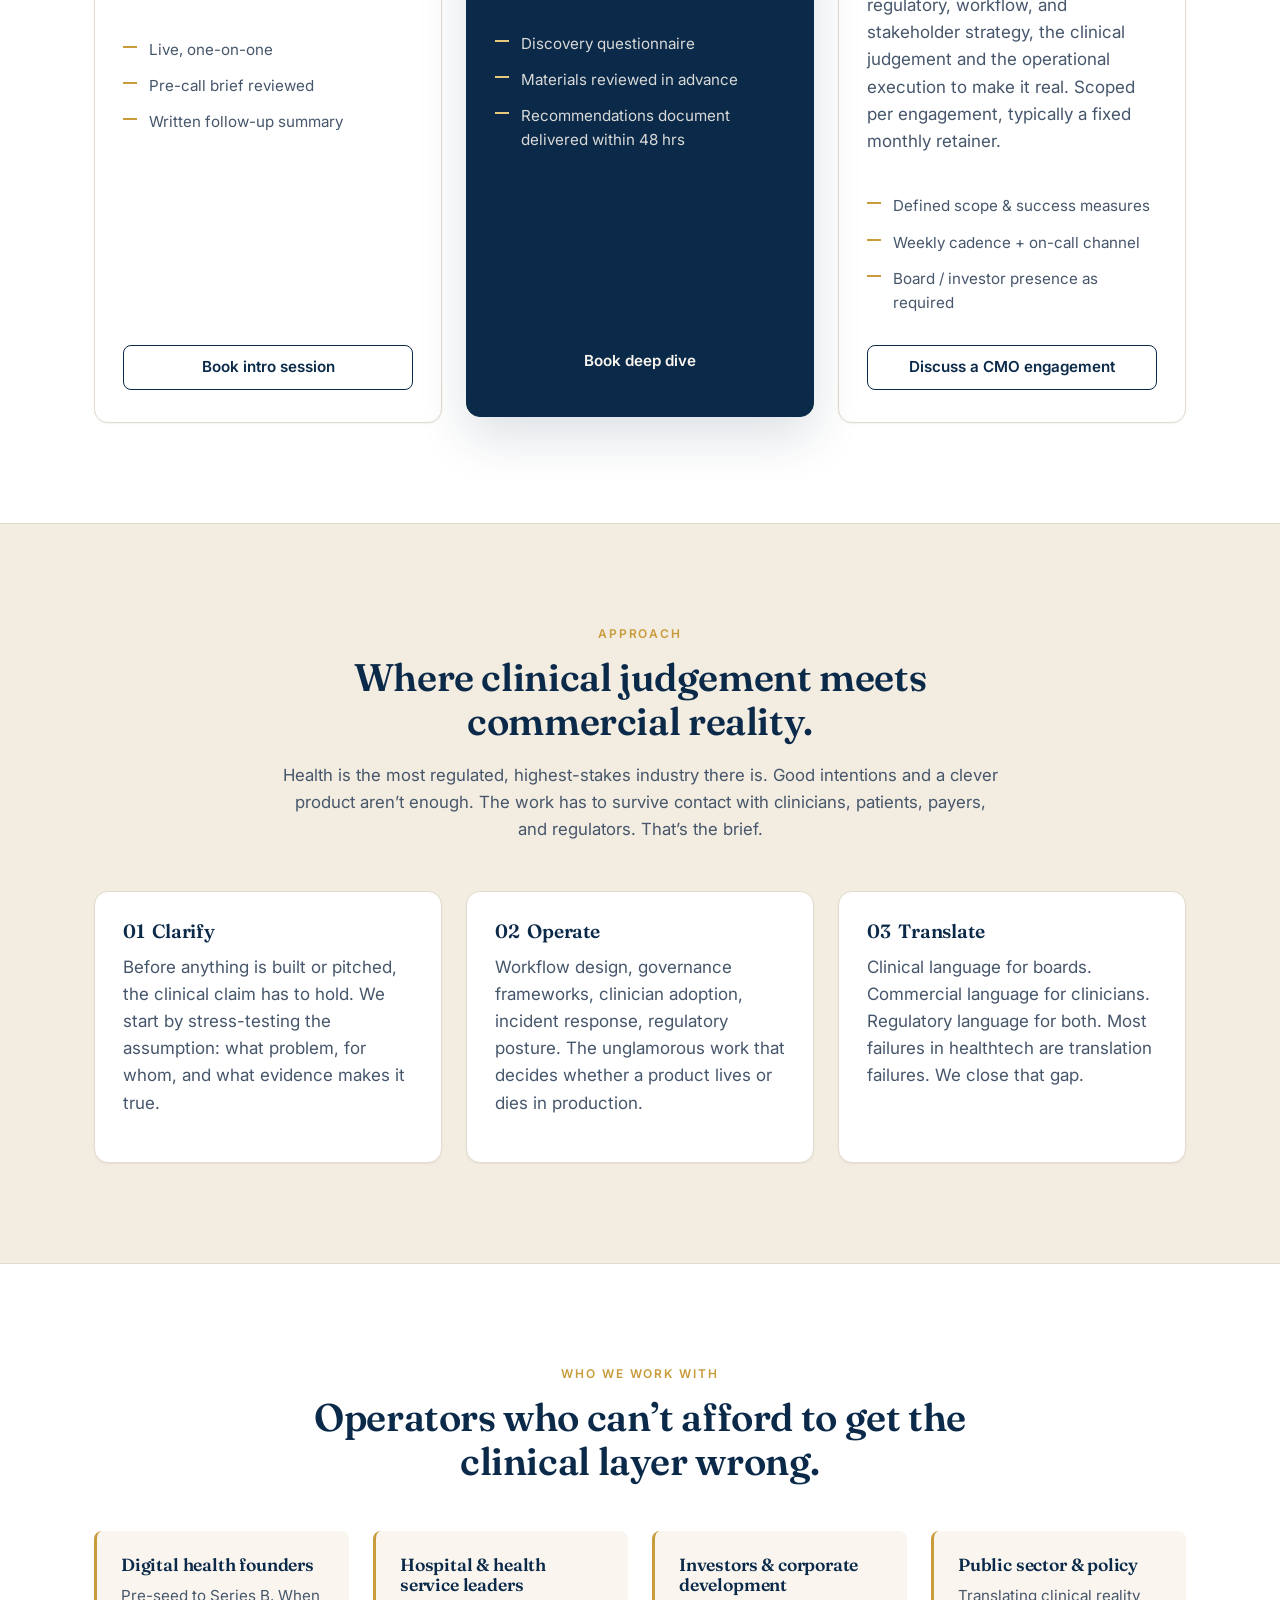
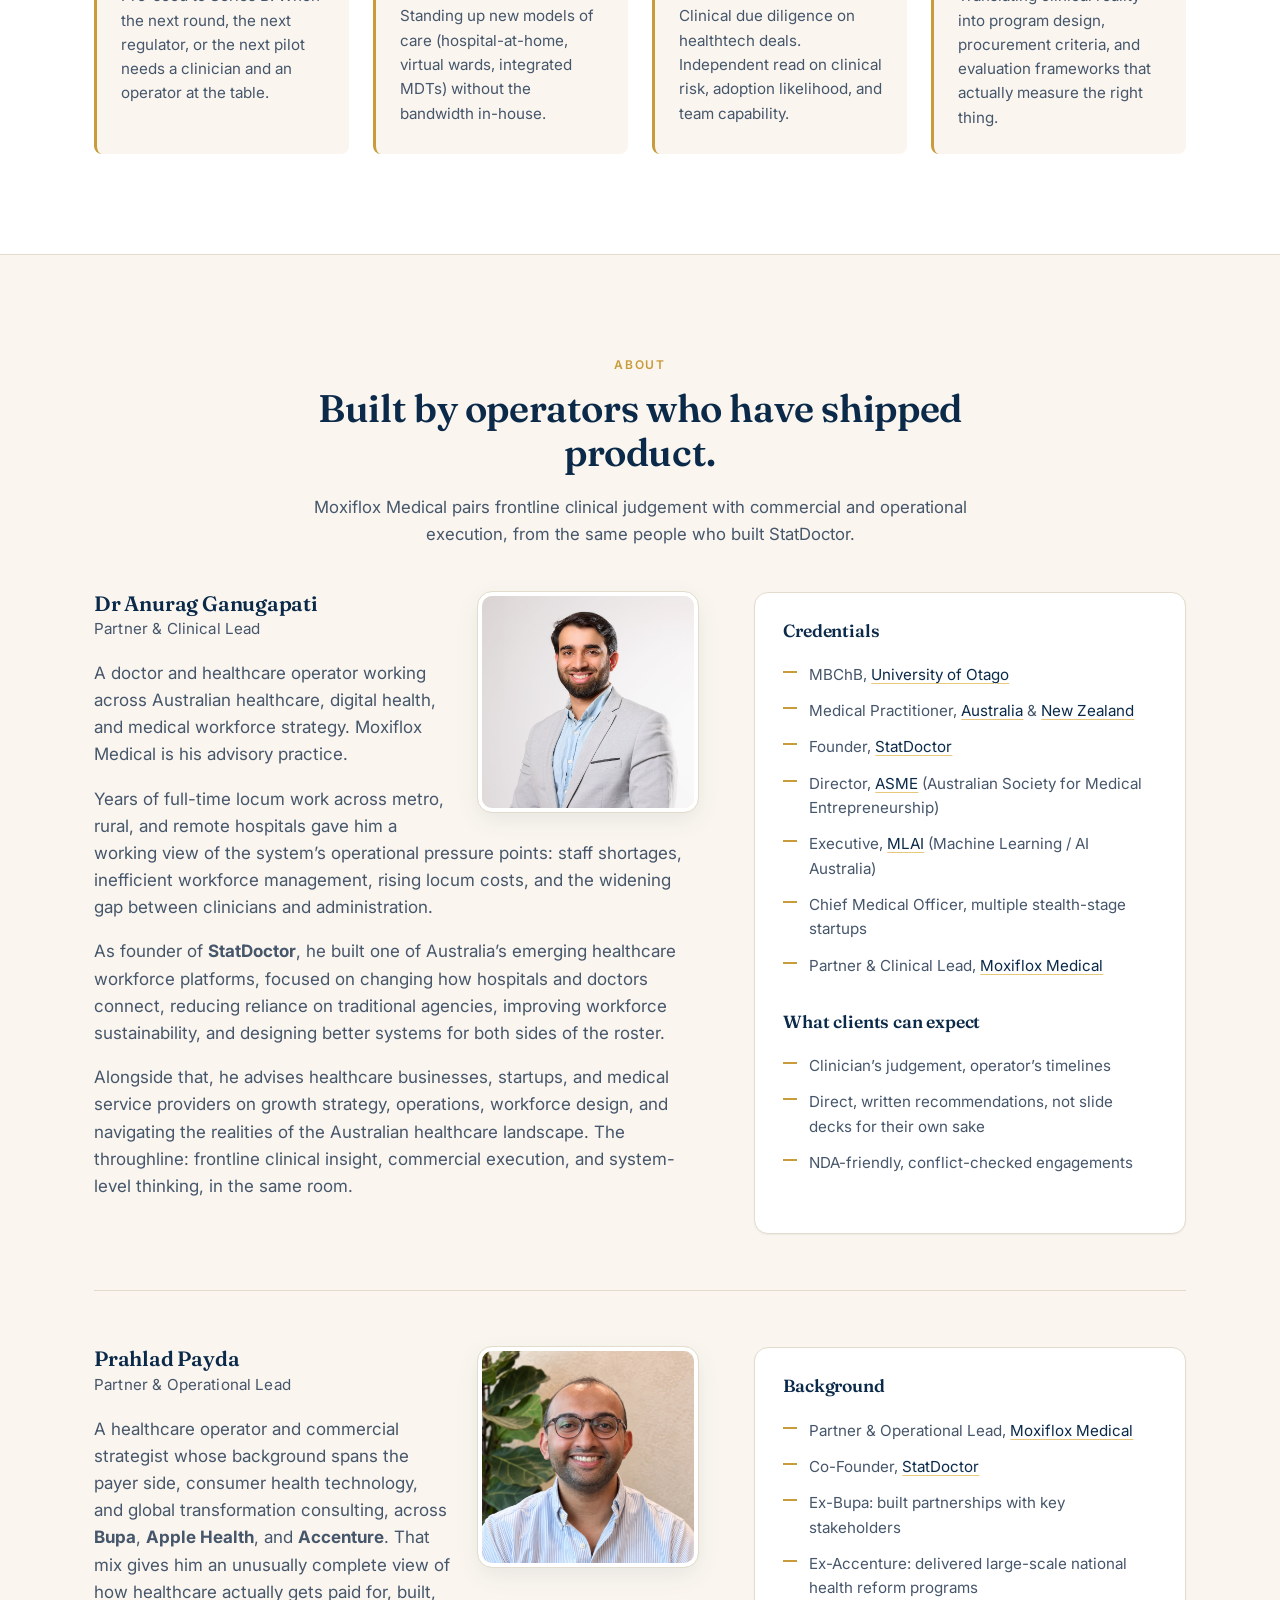
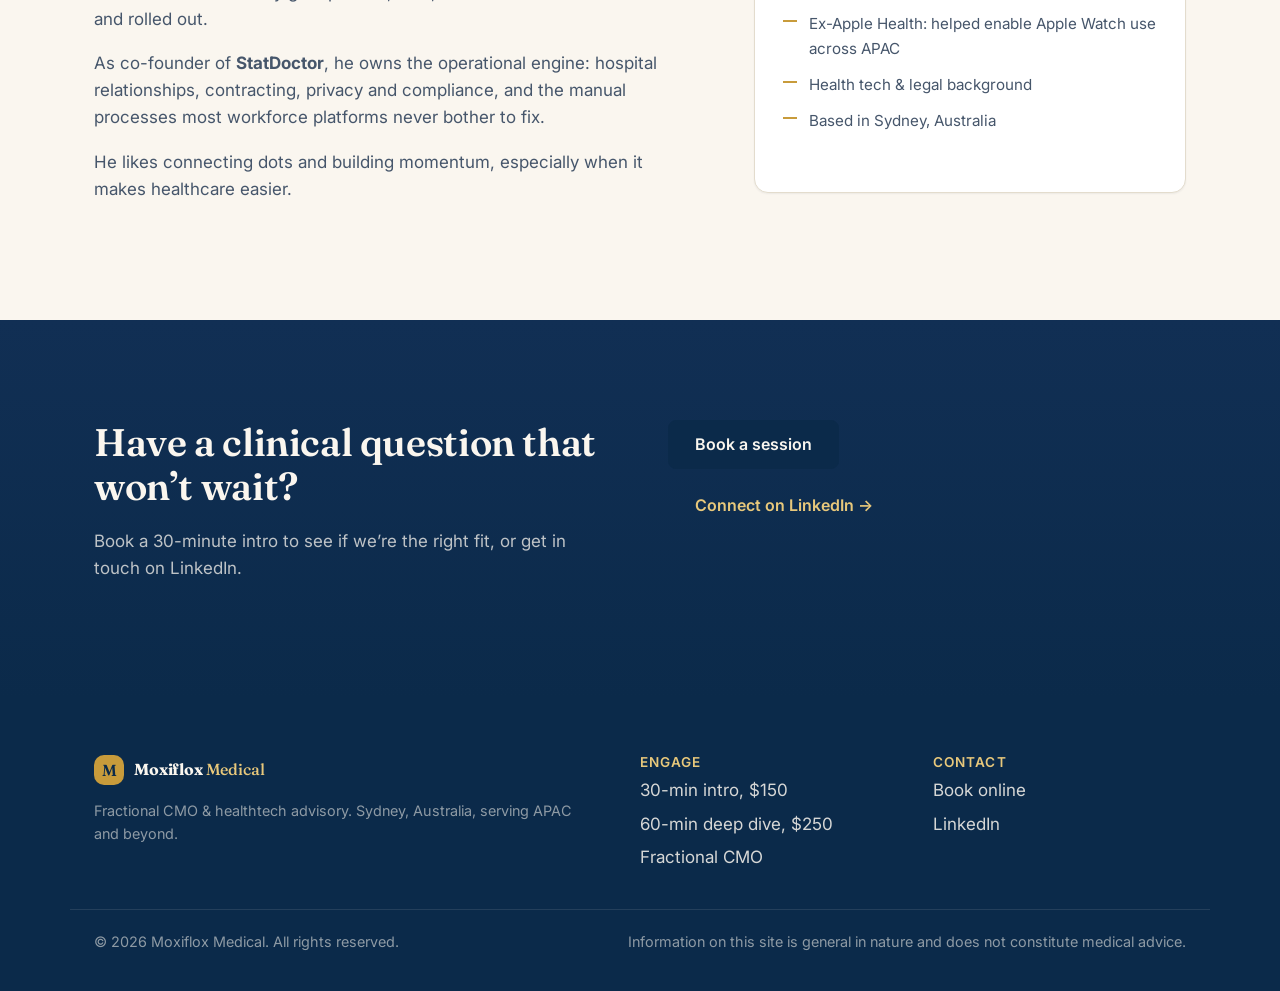
==== commit 45cf048e: "Update partner role labels Anurag: Partner & Clinical Lead. Prahlad: Partner & Operational Lead. Cre" ====
--- a/index.html
+++ b/index.html
@@ -267,7 +267,7 @@
               <img src="img/anurag-headshot.jpg" alt="Dr Anurag Ganugapati" loading="lazy" onerror="this.parentElement.remove();" />
             </figure>
             <h3 class="partner-name">Dr Anurag Ganugapati</h3>
-            <p class="partner-role">Founder &amp; Advisory Lead</p>
+            <p class="partner-role">Partner &amp; Clinical Lead</p>
             <p>A doctor and healthcare operator working across Australian healthcare, digital health, and medical workforce strategy. Moxiflox Medical is his advisory practice.</p>
             <p>Years of full-time locum work across metro, rural, and remote hospitals gave him a working view of the system&rsquo;s operational pressure points: staff shortages, inefficient workforce management, rising locum costs, and the widening gap between clinicians and administration.</p>
             <p>As founder of <strong>StatDoctor</strong>, he built one of Australia&rsquo;s emerging healthcare workforce platforms, focused on changing how hospitals and doctors connect, reducing reliance on traditional agencies, improving workforce sustainability, and designing better systems for both sides of the roster.</p>
@@ -282,7 +282,7 @@
               <li>Director, <a href="https://asme.org.au" target="_blank" rel="noopener">ASME</a> (Australian Society for Medical Entrepreneurship)</li>
               <li>Executive, <a href="https://mlai.au" target="_blank" rel="noopener">MLAI</a> (Machine Learning / AI Australia)</li>
               <li>Chief Medical Officer, multiple stealth-stage startups</li>
-              <li>Advisory Lead, <a href="https://moxifloxmedical.com" target="_blank" rel="noopener">Moxiflox Medical</a></li>
+              <li>Partner &amp; Clinical Lead, <a href="https://moxifloxmedical.com" target="_blank" rel="noopener">Moxiflox Medical</a></li>
             </ul>
             <h4 style="margin-top: 28px;">What clients can expect</h4>
             <ul class="ticks">
@@ -299,7 +299,7 @@
               <img src="img/prahlad-headshot.jpg" alt="Prahlad Payda" loading="lazy" onerror="this.parentElement.remove();" />
             </figure>
             <h3 class="partner-name">Prahlad Payda</h3>
-            <p class="partner-role">Partner</p>
+            <p class="partner-role">Partner &amp; Operational Lead</p>
             <p>A healthcare operator and commercial strategist whose background spans the payer side, consumer health technology, and global transformation consulting, across <strong>Bupa</strong>, <strong>Apple Health</strong>, and <strong>Accenture</strong>. That mix gives him an unusually complete view of how healthcare actually gets paid for, built, and rolled out.</p>
             <p>As co-founder of <strong>StatDoctor</strong>, he owns the operational engine: hospital relationships, contracting, privacy and compliance, and the manual processes most workforce platforms never bother to fix.</p>
             <p>He likes connecting dots and building momentum, especially when it makes healthcare easier.</p>
@@ -307,7 +307,7 @@
           <aside class="about-side">
             <h4>Background</h4>
             <ul class="ticks">
-              <li>Partner, <a href="https://moxifloxmedical.com" target="_blank" rel="noopener">Moxiflox Medical</a></li>
+              <li>Partner &amp; Operational Lead, <a href="https://moxifloxmedical.com" target="_blank" rel="noopener">Moxiflox Medical</a></li>
               <li>Co-Founder, <a href="https://statdoctor.app" target="_blank" rel="noopener">StatDoctor</a></li>
               <li>Ex-Bupa: built partnerships with key stakeholders</li>
               <li>Ex-Accenture: delivered large-scale national health reform programs</li>
